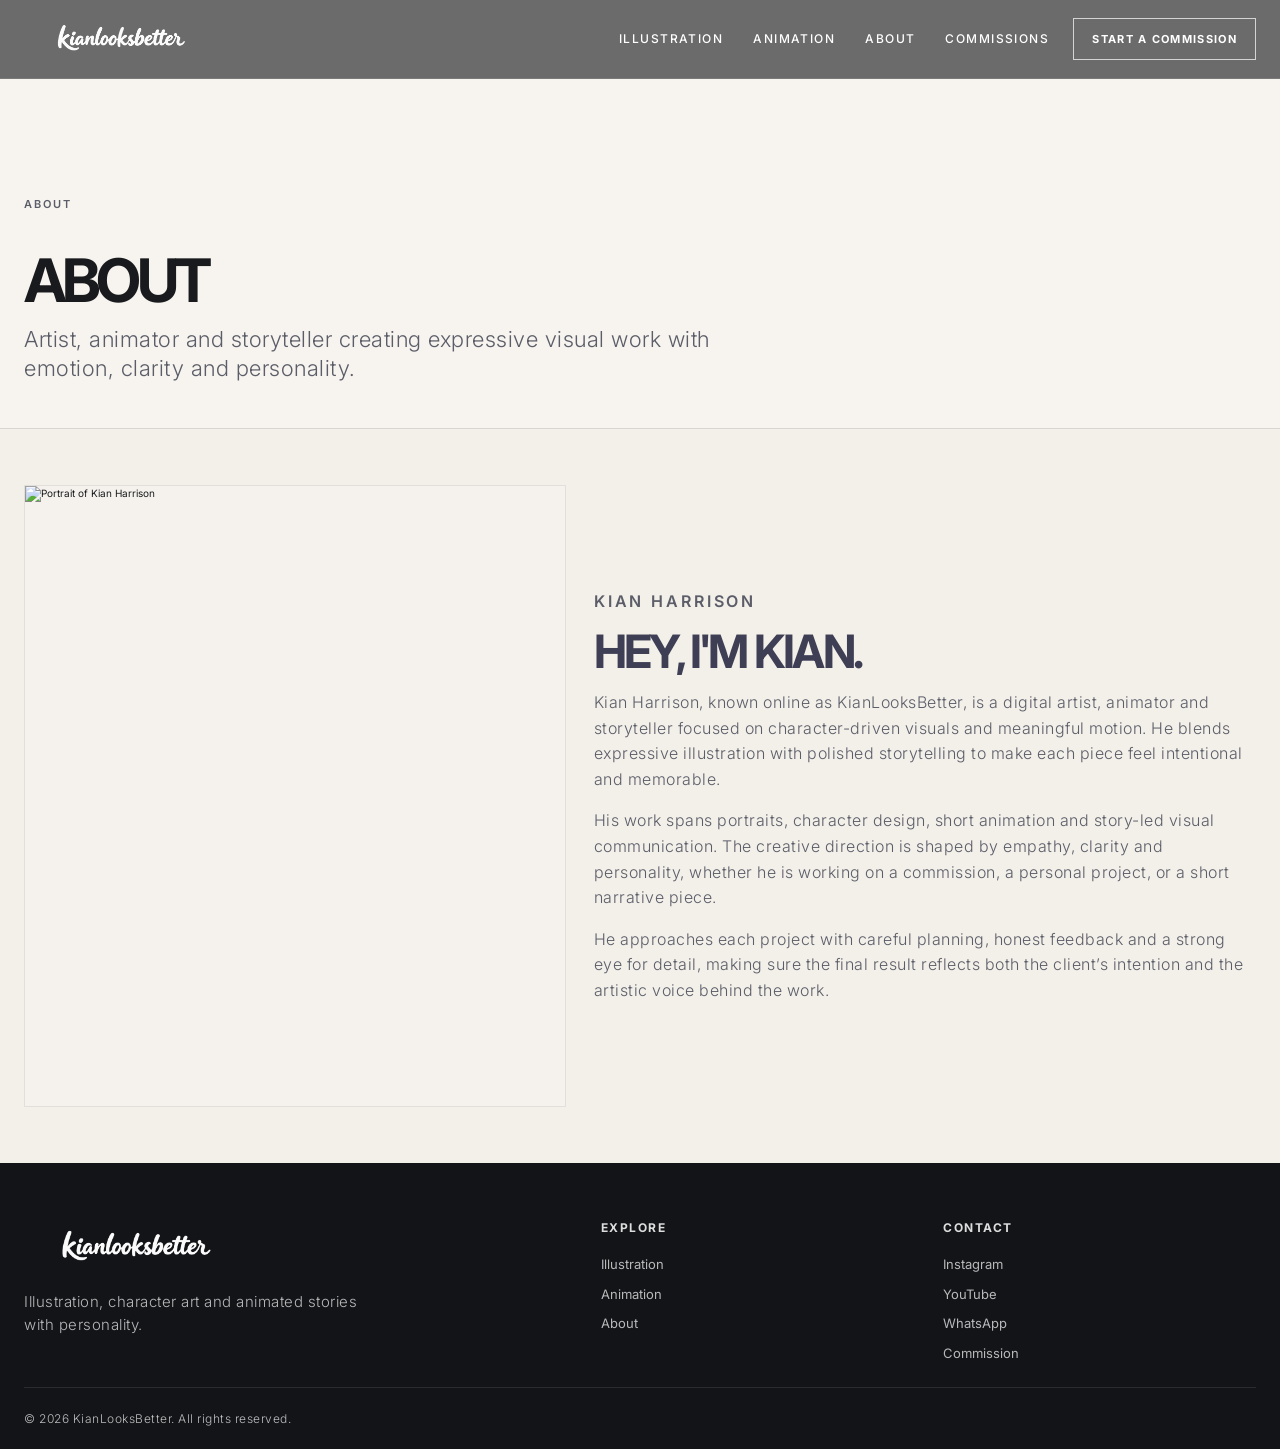
==== about.html @ 4ee54153 "v2.3" ====
<!DOCTYPE html>
<html lang="en">
<head>
  <meta charset="UTF-8">
  <meta http-equiv="X-UA-Compatible" content="IE=edge">
  <meta name="viewport" content="width=device-width, initial-scale=1.0">
  <title>About | KianLooksBetter</title>
  <meta name="description" content="Meet Kian Harrison, the artist behind KianLooksBetter, creating illustration and animation with personality and story.">
  <meta name="robots" content="index, follow">
  <link rel="canonical" href="https://kianlooksbetter.netlify.app/about.html">
  <link rel="icon" type="image/svg+xml" href="logo.svg">
  <link rel="preconnect" href="https://fonts.googleapis.com">
  <link rel="preconnect" href="https://fonts.gstatic.com" crossorigin>
  <link rel="stylesheet" href="https://fonts.googleapis.com/css2?family=Inter:wght@400;500;600;700;800;900&family=Instrument+Serif:ital@0;1&display=swap">
  <link rel="stylesheet" href="css/style.css">
</head>
<body class="studio-page inner-page">
  <div class="quick-dm-links">
    <button class="commission-trigger-btn" id="commission-trigger-btn" type="button" aria-haspopup="dialog" aria-controls="commission-status-modal">BOOK</button>
    <a class="about-top-btn" href="about.html" aria-label="About Kian Harrison"><span aria-hidden="true">i</span></a>
    <div class="commission-status-modal" id="commission-status-modal" aria-hidden="true">
      <div class="commission-status-card commission-status-dialog" role="dialog" aria-modal="true" aria-labelledby="commission-status-heading">
        <button class="commission-status-close" id="commission-status-close" type="button" aria-label="Close commission modal">X</button>
        <div class="commission-status-line"><span class="commission-status-dot" aria-hidden="true"></span><p class="commission-status-heading" id="commission-status-heading">Commission Status:</p></div>
        <p class="commission-status-slots">1/3 Slots Filled</p>
        <p class="commission-status-subtext">Currently working on 1 project. 2 slots available for new animations or art.</p>
        <h2 class="commission-status-contact-text">Contact to book commission via</h2>
        <div class="quick-dm-actions">
          <a class="quick-dm-btn quick-dm-btn-whatsapp" href="https://wa.me/237676636111" target="_blank" rel="noopener noreferrer"><img src="https://img.icons8.com/ios-filled/50/ffffff/whatsapp--v1.png" alt=""><span class="quick-dm-label">Message on WhatsApp</span></a>
          <a class="quick-dm-btn quick-dm-btn-instagram" href="https://www.instagram.com/direct/t/17841401387039399" target="_blank" rel="noopener noreferrer"><img src="https://img.icons8.com/ios-filled/50/ffffff/instagram-new--v1.png" alt=""><span class="quick-dm-label">DM on Instagram</span></a>
        </div>
      </div>
    </div>
  </div>

  <div class="mobile-menu-shell">
    <button class="mobile-menu-toggle" id="mobile-menu-toggle" type="button" aria-label="Open navigation menu" aria-controls="mobile-menu-panel" aria-expanded="false">
      <span></span><span></span><span></span>
    </button>
    <div class="mobile-menu-backdrop" id="mobile-menu-backdrop" aria-hidden="true"></div>
    <nav class="mobile-menu-panel" id="mobile-menu-panel" aria-label="Mobile navigation">
      <a href="index.html">Home</a>
      <a href="illustration.html">Illustration</a>
      <a href="animation.html">Animation</a>
      <a href="about.html">About</a>
      <a href="commissions.html">Commissions</a>
    </nav>
  </div>

  <header class="site-header">
    <div class="container topbar">
      <a href="index.html" class="brand-mark" aria-label="KianLooksBetter home"><img class="brand-logo" src="logo white.png" alt="KianLooksBetter"></a>
      <nav class="main-nav" aria-label="Main navigation">
        <a href="illustration.html">Illustration</a>
        <a href="animation.html">Animation</a>
        <a href="about.html">About</a>
        <a href="commissions.html">Commissions</a>
      </nav>
      <a class="nav-button" href="commissions.html">START A COMMISSION</a>
    </div>
  </header>

  <main>
    <section class="page-hero section-surface">
      <div class="container page-intro">
        <p class="eyebrow muted">About</p>
        <h1>ABOUT</h1>
        <p>Artist, animator and storyteller creating expressive visual work with emotion, clarity and personality.</p>
      </div>
    </section>

    <section class="container content-block about-layout">
      <div class="about-photo-wrap">
        <img src="img/profile.png" alt="Portrait of Kian Harrison">
      </div>
      <div class="about-story">
        <p class="eyebrow muted">Kian Harrison</p>
        <h2>HEY, I'M KIAN.</h2>
        <p>Kian Harrison, known online as KianLooksBetter, is a digital artist, animator and storyteller focused on character-driven visuals and meaningful motion. He blends expressive illustration with polished storytelling to make each piece feel intentional and memorable.</p>
        <p>His work spans portraits, character design, short animation and story-led visual communication. The creative direction is shaped by empathy, clarity and personality, whether he is working on a commission, a personal project, or a short narrative piece.</p>
        <p>He approaches each project with careful planning, honest feedback and a strong eye for detail, making sure the final result reflects both the client’s intention and the artistic voice behind the work.</p>
      </div>
    </section>
  </main>

  <footer class="site-footer">
    <div class="container footer-inner">
      <div class="footer-brand-block">
        <a href="index.html" class="brand-mark footer-brand" aria-label="KianLooksBetter home"><img class="brand-logo" src="logo white.png" alt="KianLooksBetter"></a>
        <p>Illustration, character art and animated stories with personality.</p>
      </div>
      <div class="footer-links">
        <h3>Explore</h3>
        <a href="illustration.html">Illustration</a>
        <a href="animation.html">Animation</a>
        <a href="about.html">About</a>
      </div>
      <div class="footer-links">
        <h3>Contact</h3>
        <a href="https://www.instagram.com/kianlooksbetter.art" target="_blank" rel="noopener noreferrer">Instagram</a>
        <a href="https://www.youtube.com/@kianlooksbetter" target="_blank" rel="noopener noreferrer">YouTube</a>
        <a href="https://wa.me/237676636111" target="_blank" rel="noopener noreferrer">WhatsApp</a>
        <a href="commissions.html">Commission</a>
      </div>
    </div>
    <div class="container footer-bottom"><p>© 2026 KianLooksBetter. All rights reserved.</p></div>
  </footer>

  <script src="app.js"></script>
  <script src="site-navigation.js"></script>
</body>
</html>
---- css/style.css ----
@import 'https://fonts.googleapis.com/css?family=Montserrat:300, 400, 700&display=swap';
* {
  padding: 0;
  margin: 0;
  box-sizing: border-box;
}

html {
  font-size: 10px;
  font-family: 'Montserrat', sans-serif;
  scroll-behavior: smooth;
}

body {
  overflow-x: hidden;
}

/* Scroll reveal system */
.reveal-ready {
  opacity: 0;
  transform: translate3d(0, 34px, 0) rotate(-1.4deg) scale(0.985);
  filter: blur(6px);
  transition:
    opacity 780ms cubic-bezier(0.22, 1, 0.36, 1),
    transform 780ms cubic-bezier(0.22, 1, 0.36, 1),
    filter 780ms cubic-bezier(0.22, 1, 0.36, 1);
  transition-delay: var(--reveal-delay, 0ms);
  will-change: opacity, transform, filter;
}

.reveal-ready.revealed {
  opacity: 1;
  transform: translate3d(0, 0, 0) rotate(0deg) scale(1);
  filter: blur(0);
}

:root {
  --bg: #f3efe9;
  --bg-strong: #13151a;
  --panel: #efe8df;
  --ink: #191a1d;
  --muted: #5b5d68;
  --line: rgba(25, 26, 29, 0.14);
  --accent: #b9ac8b;
  --accent-deep: #918267;
  --shadow: rgba(0, 0, 0, 0.12);
}

a {
  text-decoration: none;
}

body.studio-page {
  background: var(--bg);
  color: var(--ink);
  font-family: 'Inter', sans-serif;
  line-height: 1.5;
  overflow-x: hidden;
}

img,
video {
  display: block;
  max-width: 100%;
}

.site-header {
  position: sticky;
  top: 0;
  z-index: 100;
  background: rgba(243, 239, 233, 0.76);
  backdrop-filter: blur(14px);
  border-bottom: 1px solid var(--line);
}

.topbar {
  width: min(1280px, calc(100% - 48px));
  min-height: 78px;
  margin: 0 auto;
  display: flex;
  align-items: center;
  justify-content: space-between;
  gap: 24px;
}

.brand-mark {
  color: var(--ink);
  font-size: 2rem;
  font-weight: 700;
  letter-spacing: -0.08em;
  text-transform: none;
}

.main-nav {
  display: flex;
  align-items: center;
  justify-content: center;
  gap: 30px;
  margin-left: auto;
}

.main-nav a {
  color: var(--ink);
  font-size: 1.2rem;
  font-weight: 500;
  letter-spacing: 0.12em;
  text-transform: uppercase;
  transition: opacity 0.2s ease;
}

.main-nav a:hover,
.main-nav a:focus-visible {
  opacity: 0.7;
}

.nav-button,
.button {
  display: inline-flex;
  align-items: center;
  justify-content: center;
  border: 1px solid var(--ink);
  transition: transform 0.22s ease, background-color 0.22s ease, border-color 0.22s ease, color 0.22s ease;
}

.nav-button {
  padding: 12px 18px;
  font-size: 1.1rem;
  font-weight: 700;
  letter-spacing: 0.12em;
  color: var(--ink);
  background: transparent;
}

.button {
  min-height: 52px;
  padding: 13px 24px;
  font-size: 1.2rem;
  font-weight: 700;
  letter-spacing: 0.15em;
  text-transform: uppercase;
}

.primary {
  background: var(--ink);
  color: #fff;
  border-color: var(--ink);
}

.secondary {
  background: transparent;
  color: var(--ink);
}

.nav-button:hover,
.button:hover,
.nav-button:focus-visible,
.button:focus-visible {
  transform: translateY(-1px);
}

.hero-section {
  position: relative;
  overflow: hidden;
  border-bottom: 1px solid var(--line);
  background: linear-gradient(135deg, rgba(9, 10, 12, 0.88), rgba(22, 24, 31, 0.66));
}

.page-hero {
  padding: 84px 0 34px;
  border-bottom: 1px solid var(--line);
}

.page-intro {
  display: grid;
  gap: 18px;
  padding: 30px 0 12px;
}

.page-intro h1 {
  margin: 0;
  color: var(--ink);
  font-size: clamp(3rem, 6vw, 6rem);
  line-height: 0.9;
  letter-spacing: -0.08em;
  text-transform: uppercase;
}

.page-intro p:last-of-type {
  max-width: 760px;
  margin: 0;
  color: var(--muted);
  font-size: clamp(1.5rem, 2vw, 2.2rem);
  line-height: 1.3;
}

.about-layout {
  display: grid;
  grid-template-columns: minmax(0, 0.9fr) minmax(0, 1.1fr);
  gap: 28px;
  align-items: center;
}

.about-photo-wrap {
  overflow: hidden;
  border: 1px solid rgba(0, 0, 0, 0.08);
  background: rgba(255, 255, 255, 0.18);
}

.about-photo-wrap img {
  display: block;
  width: 100%;
  height: min(72vh, 620px);
  object-fit: cover;
}

.about-story {
  display: grid;
  gap: 16px;
}

.about-story h2 {
  margin: 0;
  font-size: clamp(2.6rem, 4vw, 4.6rem);
  line-height: 0.95;
  letter-spacing: -0.06em;
  text-transform: uppercase;
}

.about-story p {
  margin: 0;
  color: var(--muted);
  font-size: 1.6rem;
  line-height: 1.6;
}

.nav-grid,
.nav-grid2,
.feed-grid {
  display: none !important;
  position: static !important;
  margin: 0 !important;
  left: auto !important;
  right: auto !important;
  top: auto !important;
  bottom: auto !important;
  width: auto !important;
}

.muted {
  color: var(--muted) !important;
}

.section-surface {
  background: rgba(255, 255, 255, 0.28);
}

.content-block {
  padding-top: 56px;
  padding-bottom: 56px;
}

.compact-header {
  margin-bottom: 26px;
}

.compact-header h2 {
  margin: 0;
  font-size: clamp(2.2rem, 3vw, 3.5rem);
  line-height: 1;
  letter-spacing: -0.06em;
  text-transform: uppercase;
}

.page-filters {
  display: flex;
  flex-wrap: wrap;
  gap: 12px;
  margin-bottom: 24px;
}

.filter-chip {
  border: 1px solid rgba(0, 0, 0, 0.15);
  background: transparent;
  color: var(--ink);
  padding: 10px 16px;
  font-size: 1.1rem;
  font-weight: 700;
  letter-spacing: 0.12em;
  text-transform: uppercase;
  cursor: pointer;
}

.filter-chip.active {
  background: var(--ink);
  color: white;
  border-color: var(--ink);
}

.portfolio-grid {
  display: grid;
  grid-template-columns: repeat(12, minmax(0, 1fr));
  gap: 18px;
}

.portfolio-item {
  position: relative;
  overflow: hidden;
  min-height: 320px;
  grid-column: span 4;
  border: 1px solid rgba(0, 0, 0, 0.08);
  background: #d9d3cb;
}

.portfolio-item.large {
  grid-column: span 6;
  min-height: 420px;
}

.portfolio-item img {
  width: 100%;
  height: 100%;
  object-fit: cover;
}

.portfolio-copy {
  position: absolute;
  left: 0;
  right: 0;
  bottom: 0;
  padding: 18px 18px 16px;
  background: linear-gradient(to top, rgba(0, 0, 0, 0.7), rgba(0, 0, 0, 0));
  color: white;
}

.portfolio-copy span {
  display: block;
  font-size: 1rem;
  letter-spacing: 0.12em;
  text-transform: uppercase;
  color: rgba(255, 255, 255, 0.8);
}

.portfolio-copy h3 {
  margin: 8px 0 0;
  font-size: clamp(1.8rem, 2vw, 2.8rem);
  line-height: 1.05;
  letter-spacing: -0.05em;
}

.pricing-grid {
  display: grid;
  grid-template-columns: repeat(4, minmax(0, 1fr));
  gap: 18px;
}

.price-block {
  padding: 22px 20px;
  background: rgba(255, 255, 255, 0.34);
  border: 1px solid rgba(0, 0, 0, 0.08);
}

.price-block span {
  display: inline-block;
  margin-bottom: 10px;
  font-size: 1.1rem;
  letter-spacing: 0.12em;
  text-transform: uppercase;
  color: var(--muted);
}

.price-block strong {
  display: block;
  margin-bottom: 12px;
  font-size: clamp(2.4rem, 4vw, 4rem);
  line-height: 1;
  letter-spacing: -0.08em;
}

.price-block p {
  margin: 0;
  color: var(--muted);
  font-size: 1.5rem;
  line-height: 1.5;
}

.process-steps {
  display: grid;
  grid-template-columns: repeat(4, minmax(0, 1fr));
  gap: 18px;
}

.process-step {
  padding: 22px 18px;
  background: rgba(255, 255, 255, 0.34);
  border: 1px solid rgba(0, 0, 0, 0.08);
}

.process-step span {
  display: inline-block;
  margin-bottom: 12px;
  font-size: 1.1rem;
  font-weight: 700;
  letter-spacing: 0.16em;
  color: var(--muted);
}

.process-step h3 {
  margin: 0 0 8px;
  font-size: 2rem;
  letter-spacing: -0.05em;
}

.process-step p {
  margin: 0;
  color: var(--muted);
  font-size: 1.5rem;
}

.commission-callout {
  text-align: center;
}

.commission-callout h2 {
  margin: 0 0 18px;
  font-size: clamp(2.2rem, 4vw, 4rem);
  letter-spacing: -0.06em;
  text-transform: uppercase;
}

.feature-video-wrap {
  border: 1px solid rgba(0, 0, 0, 0.08);
  background: #d9d3cb;
  overflow: hidden;
  min-height: 420px;
}

.feature-video {
  width: 100%;
  height: min(72vh, 620px);
  object-fit: cover;
}

.service-list-grid {
  display: grid;
  grid-template-columns: repeat(4, minmax(0, 1fr));
  gap: 18px;
}

.service-list-card {
  display: flex;
  align-items: center;
  justify-content: center;
  min-height: 180px;
  padding: 18px;
  background: rgba(255, 255, 255, 0.34);
  border: 1px solid rgba(0, 0, 0, 0.08);
  text-align: center;
}

.service-list-card h3 {
  margin: 0;
  font-size: 2rem;
  letter-spacing: -0.05em;
  text-transform: uppercase;
}

.quote-panel {
  display: grid;
  gap: 18px;
  padding: 24px 22px;
  background: rgba(255, 255, 255, 0.34);
  border: 1px solid rgba(0, 0, 0, 0.08);
}

.quote-panel p {
  margin: 0;
  color: var(--muted);
  font-size: 1.6rem;
  line-height: 1.5;
}

.commissions-grid {
  grid-template-columns: repeat(2, minmax(0, 1fr));
}

.commission-form-panel {
  display: grid;
  grid-template-columns: 0.7fr 1.3fr;
  gap: 26px;
  padding: 26px;
  background: rgba(255, 255, 255, 0.34);
  border: 1px solid rgba(0, 0, 0, 0.08);
}

.form-intro h2 {
  margin: 0 0 12px;
  font-size: clamp(2.2rem, 4vw, 3.5rem);
  letter-spacing: -0.06em;
  text-transform: uppercase;
}

.form-intro p:last-child {
  margin: 0;
  color: var(--muted);
  font-size: 1.5rem;
  line-height: 1.5;
}

.commission-form {
  display: grid;
  gap: 18px;
}

.field-grid {
  display: grid;
  grid-template-columns: repeat(2, minmax(0, 1fr));
  gap: 16px;
}

.commission-form label {
  display: grid;
  gap: 8px;
  font-size: 1.2rem;
  font-weight: 600;
  color: var(--ink);
}

.commission-form label span {
  color: var(--ink);
}

.commission-form input,
.commission-form select,
.commission-form textarea {
  width: 100%;
  border: 1px solid rgba(0, 0, 0, 0.18);
  background: rgba(255, 255, 255, 0.7);
  color: var(--ink);
  font: inherit;
  padding: 12px 14px;
}

.full-width {
  grid-column: 1 / -1;
}

.terms-list {
  display: grid;
  gap: 12px;
  padding-left: 20px;
  color: var(--muted);
  font-size: 1.5rem;
  line-height: 1.6;
}

.terms-list li {
  color: var(--muted);
}

.small-steps {
  grid-template-columns: repeat(3, minmax(0, 1fr));
}

@media (max-width: 980px) {
  .portfolio-grid,
  .process-steps,
  .service-list-grid,
  .pricing-grid,
  .commission-form-panel,
  .field-grid,
  .commissions-grid,
  .small-steps {
    grid-template-columns: 1fr 1fr;
  }

  .portfolio-item.large,
  .portfolio-item {
    grid-column: span 1;
  }

  .commission-form-panel {
    grid-template-columns: 1fr;
  }

  .page-hero {
    padding-top: 70px;
  }
}

@media (max-width: 640px) {
  .portfolio-grid,
  .process-steps,
  .service-list-grid,
  .pricing-grid,
  .field-grid,
  .commissions-grid,
  .small-steps {
    grid-template-columns: 1fr;
  }

  .page-intro {
    padding-top: 14px;
  }

  .filter-chip {
    width: 100%;
  }

  .page-filters {
    flex-direction: column;
  }

  .portfolio-item,
  .portfolio-item.large {
    min-height: 280px;
  }
}
.hero-grid {
  width: min(1280px, calc(100% - 48px));
  min-height: calc(100vh - 78px);
  margin: 0 auto;
  display: grid;
  grid-template-columns: minmax(0, 1.1fr) minmax(0, 1.2fr);
  gap: 32px;
  align-items: center;
  justify-content: center;
}

.hero-copy {
  position: relative;
  z-index: 2;
  padding: 40px 0;
}

.eyebrow {
  margin: 0 0 18px;
  color: rgba(255, 255, 255, 0.74);
  font-size: 1.1rem;
  font-weight: 600;
  letter-spacing: 0.18em;
  text-transform: uppercase;
}

.hero-section .eyebrow,
.hero-section .hero-copy,
.hero-section h1,
.hero-section .hero-sub,
.hero-section .hero-actions {
  color: white;
}

.hero-copy h1 {
  margin: 0;
  font-size: clamp(3.6rem, 5vw, 7rem);
  line-height: 0.9;
  letter-spacing: -0.08em;
  font-weight: 800;
  text-transform: uppercase;
}

.hero-sub {
  margin: 22px 0 0;
  max-width: 480px;
  color: rgba(255, 255, 255, 0.8);
  font-size: clamp(1.5rem, 2vw, 2.2rem);
  line-height: 1.3;
}

.hero-actions {
  display: flex;
  flex-wrap: wrap;
  gap: 16px;
  margin-top: 30px;
}

.hero-section .primary,
.hero-section .secondary {
  border-color: rgba(255, 255, 255, 0.3);
}

.hero-section .primary {
  background: rgba(255, 255, 255, 0.08);
  color: white;
}

.hero-section .secondary {
  color: white;
}

.hero-collage {
  position: relative;
  height: min(72vh, 760px);
  min-height: 480px;
}

.hero-clip {
  position: absolute;
  overflow: hidden;
  border: 1px solid rgba(255, 255, 255, 0.15);
  background: rgba(255, 255, 255, 0.04);
  box-shadow: 0 18px 40px rgba(0, 0, 0, 0.24);
}

.hero-clip figcaption {
  position: absolute;
  left: 12px;
  bottom: 12px;
  font-size: 1.1rem;
  letter-spacing: 0.08em;
  text-transform: uppercase;
  color: rgba(255, 255, 255, 0.88);
  padding: 6px 10px;
  background: rgba(0, 0, 0, 0.22);
  backdrop-filter: blur(6px);
}

.hero-video,
.category-video {
  width: 100%;
  height: 100%;
  object-fit: cover;
}

.video-fallback {
  position: absolute;
  inset: 0;
  background:
    linear-gradient(135deg, rgba(176, 155, 120, 0.3), rgba(17, 20, 26, 0.82)),
    url('../art/3.png') center/cover no-repeat;
  display: none;
}

.hero-clip.video-missing .video-fallback,
.category-media.video-missing .video-fallback {
  display: block;
}

.hero-clip.video-missing video,
.category-media.video-missing video {
  opacity: 0;
}

.clip-one { width: 28%; height: 72%; left: 0; top: 6%; }
.clip-two { width: 30%; height: 56%; left: 20%; top: 14%; }
.clip-three { width: 28%; height: 80%; left: 43%; top: 2%; }
.clip-four { width: 26%; height: 48%; left: 68%; top: 22%; }
.clip-five { width: 20%; height: 34%; left: 73%; top: 62%; }

.container {
  width: min(1280px, calc(100% - 48px));
  margin: 0 auto;
}

.statement {
  padding: 70px 0 26px;
  text-align: center;
}

.statement-kicker {
  margin: 0;
  color: var(--ink);
  font-size: 1.15rem;
  letter-spacing: 0.22em;
  text-transform: uppercase;
  font-weight: 600;
}

.statement-copy {
  max-width: 700px;
  margin: 16px auto 0;
  color: var(--muted);
  font-size: clamp(1.7rem, 3vw, 2.8rem);
  line-height: 1.18;
  letter-spacing: -0.04em;
}

.selected-work,
.services-overview,
.featured-project,
.about-section,
.testimonials,
.commission-banner {
  padding-top: 56px;
  padding-bottom: 56px;
}

.section-header {
  display: flex;
  align-items: end;
  justify-content: space-between;
  gap: 16px;
  margin-bottom: 26px;
}

.section-header .eyebrow {
  color: var(--muted);
  font-size: 1rem;
  letter-spacing: 0.16em;
  margin: 0;
}

.section-header h2,
.featured-project h2,
.about-section h2,
.testimonials h2,
.commission-copy h2 {
  margin: 0;
  color: var(--ink);
  font-size: clamp(2.2rem, 3vw, 4rem);
  letter-spacing: -0.06em;
  line-height: 0.95;
}

.section-header a,
.feature-copy a,
.category-copy a,
.about-copy a {
  color: var(--ink);
  font-size: 1.2rem;
  font-weight: 700;
  letter-spacing: 0.1em;
  text-transform: uppercase;
  border-bottom: 1px solid var(--ink);
}

.work-grid {
  display: grid;
  grid-template-columns: repeat(12, minmax(0, 1fr));
  gap: 18px;
}

.work-item {
  position: relative;
  overflow: hidden;
  min-height: 280px;
  border: 1px solid rgba(0, 0, 0, 0.06);
  background: #ddd6ce;
}

.work-item img {
  width: 100%;
  height: 100%;
  object-fit: cover;
  transition: transform 0.35s ease;
}

.work-item:hover img {
  transform: scale(1.03);
}

.work-item.tall {
  grid-column: span 4;
  grid-row: span 2;
  min-height: 520px;
}

.work-item.wide {
  grid-column: span 8;
  min-height: 360px;
}

.work-item:not(.tall):not(.wide) {
  grid-column: span 4;
  min-height: 300px;
}

.work-meta {
  position: absolute;
  left: 0;
  right: 0;
  bottom: 0;
  padding: 18px 18px 16px;
  background: linear-gradient(to top, rgba(0, 0, 0, 0.64), rgba(0, 0, 0, 0));
  color: white;
}

.work-meta span {
  display: block;
  font-size: 1.1rem;
  letter-spacing: 0.12em;
  text-transform: uppercase;
  color: rgba(255, 255, 255, 0.8);
}

.work-meta h3 {
  margin: 8px 0 0;
  font-size: clamp(1.8rem, 2vw, 2.8rem);
  line-height: 1;
  letter-spacing: -0.05em;
}

.category-block {
  display: grid;
  grid-template-columns: 1fr 1.1fr;
  gap: 28px;
  align-items: center;
  padding: 24px 0;
}

.category-block + .category-block {
  margin-top: 20px;
}

.category-copy {
  padding: 24px 0;
}

.category-copy h2 {
  margin: 0 0 14px;
  font-size: clamp(2.8rem, 4vw, 5rem);
  line-height: 0.95;
  letter-spacing: -0.08em;
  text-transform: uppercase;
}

.category-copy p {
  margin: 0 0 18px;
  color: var(--muted);
  font-size: 1.7rem;
  line-height: 1.45;
  max-width: 520px;
}

.category-media {
  position: relative;
  min-height: 420px;
  overflow: hidden;
  border: 1px solid rgba(0, 0, 0, 0.06);
  background: rgba(255, 255, 255, 0.12);
}

.category-media img,
.category-media video {
  width: 100%;
  height: 100%;
  object-fit: cover;
}

.illustration-block .category-media {
  transform: translate(-14px, -18px);
}

.animation-block .category-media {
  transform: translate(14px, 18px);
}

.feature-frame {
  display: grid;
  grid-template-columns: minmax(0, 1.35fr) minmax(0, 0.85fr);
  gap: 26px;
  align-items: center;
  margin-top: 22px;
  padding: 20px 0 0;
}

.feature-media {
  overflow: hidden;
  border: 1px solid rgba(0, 0, 0, 0.06);
  background: #d5d0c8;
}

.feature-media img {
  width: 100%;
  height: min(68vh, 520px);
  object-fit: cover;
}

.project-tag {
  margin: 0 0 10px;
  color: var(--muted);
  font-size: 1.2rem;
  letter-spacing: 0.14em;
  text-transform: uppercase;
}

.feature-copy h3 {
  margin: 0 0 14px;
  color: var(--ink);
  font-size: clamp(2.2rem, 3vw, 4rem);
  letter-spacing: -0.06em;
}

.feature-copy p {
  margin: 0 0 18px;
  color: var(--muted);
  font-size: 1.7rem;
  line-height: 1.45;
}

.about-section {
  display: grid;
  grid-template-columns: 0.9fr 1.1fr;
  gap: 36px;
  align-items: center;
}

.about-media {
  overflow: hidden;
  border: 1px solid rgba(0, 0, 0, 0.06);
}

.about-media img {
  width: 100%;
  height: min(72vh, 620px);
  object-fit: cover;
}

.about-copy {
  padding: 8px 0;
}

.about-copy .eyebrow {
  color: var(--muted);
  margin-bottom: 14px;
}

.about-copy h2 {
  margin: 0 0 12px;
  color: var(--ink);
  font-size: clamp(2.6rem, 4vw, 5rem);
  letter-spacing: -0.08em;
}

.about-copy p {
  margin: 0 0 16px;
  color: var(--muted);
  font-size: 1.7rem;
  line-height: 1.5;
}

.testimonials h2 {
  margin-bottom: 20px;
}

.testimonials-grid {
  display: grid;
  grid-template-columns: repeat(3, minmax(0, 1fr));
  gap: 22px;
}

.testimonial {
  display: flex;
  flex-direction: column;
  justify-content: space-between;
  min-height: 240px;
  padding: 24px 22px;
  background: rgba(255, 255, 255, 0.32);
  border: 1px solid rgba(0, 0, 0, 0.06);
}

.quote {
  margin: 0;
  color: var(--ink);
  font-size: 1.55rem;
  line-height: 1.7;
}

.person {
  margin-top: 22px;
  display: flex;
  flex-direction: column;
  gap: 4px;
}

.person strong {
  font-size: 1.4rem;
  color: var(--ink);
}

.person span {
  font-size: 1.2rem;
  color: var(--muted);
}

.commission-banner {
  background: #e8e0d4;
  border-top: 1px solid var(--line);
  border-bottom: 1px solid var(--line);
}

.commission-banner .container {
  width: min(1280px, calc(100% - 48px));
}

.commission-copy {
  max-width: 720px;
}

.commission-copy .eyebrow {
  color: var(--muted);
}

.commission-copy p {
  margin: 12px 0 0;
  color: var(--muted);
  font-size: 1.7rem;
  line-height: 1.5;
}

.commission-grid {
  display: grid;
  grid-template-columns: repeat(2, minmax(0, 1fr));
  gap: 20px;
  margin-top: 24px;
}

.commission-grid > div {
  display: flex;
  flex-direction: column;
  gap: 8px;
  padding: 18px 20px;
  background: rgba(255, 255, 255, 0.18);
  border: 1px solid rgba(0, 0, 0, 0.08);
}

.service-pill {
  display: inline-flex;
  align-items: center;
  justify-content: center;
  width: fit-content;
  padding: 8px 12px;
  color: var(--ink);
  border: 1px solid rgba(0, 0, 0, 0.18);
  font-size: 1.1rem;
  letter-spacing: 0.12em;
  text-transform: uppercase;
}

.commission-grid p {
  margin: 0;
  font-size: 2.4rem;
  color: var(--ink);
  letter-spacing: -0.05em;
}

.commission-actions {
  display: flex;
  flex-wrap: wrap;
  gap: 16px;
  margin-top: 26px;
}

.site-footer {
  background: #121417;
  color: rgba(255, 255, 255, 0.7);
  padding: 56px 0 18px;
}

.footer-inner {
  width: min(1280px, calc(100% - 48px));
  margin: 0 auto;
  display: grid;
  grid-template-columns: 1.4fr 0.8fr 0.8fr;
  gap: 30px;
}

.footer-brand {
  color: white;
  font-size: 2.8rem;
  letter-spacing: -0.08em;
}

.footer-brand-block p {
  margin-top: 12px;
  max-width: 360px;
  color: rgba(255, 255, 255, 0.7);
  font-size: 1.5rem;
  line-height: 1.5;
}

.footer-links {
  display: flex;
  flex-direction: column;
  gap: 10px;
}

.footer-links h3 {
  margin: 0 0 8px;
  color: rgba(255, 255, 255, 0.86);
  font-size: 1.2rem;
  letter-spacing: 0.12em;
  text-transform: uppercase;
}

.footer-links a {
  color: rgba(255, 255, 255, 0.7);
  font-size: 1.3rem;
}

.footer-bottom {
  width: min(1280px, calc(100% - 48px));
  margin: 24px auto 0;
  padding-top: 18px;
  border-top: 1px solid rgba(255, 255, 255, 0.1);
}

.footer-bottom p {
  margin: 0;
  color: rgba(255, 255, 255, 0.72);
  font-size: 1.2rem;
}

@media (max-width: 980px) {
  .main-nav,
  .nav-button {
    display: none;
  }

  .hero-grid,
  .category-block,
  .feature-frame,
  .about-section,
  .testimonials-grid,
  .footer-inner {
    grid-template-columns: 1fr;
  }

  .site-header {
    position: sticky;
  }

  .topbar {
    width: min(100% - 20px, 1280px);
    min-height: 66px;
  }

  .brand-mark {
    font-size: 1.8rem;
  }

  .hero-grid {
    min-height: auto;
    padding: 90px 0 30px;
  }

  .hero-copy {
    padding-top: 26px;
  }

  .hero-copy h1 {
    font-size: clamp(3rem, 12vw, 5rem);
  }

  .hero-collage {
    height: 480px;
    min-height: 420px;
  }

  .clip-one { width: 35%; height: 61%; left: 0; top: 10%; }
  .clip-two { width: 36%; height: 52%; left: 24%; top: 18%; }
  .clip-three { width: 32%; height: 70%; left: 50%; top: 2%; }
  .clip-four { width: 30%; height: 45%; left: 66%; top: 28%; }
  .clip-five { width: 22%; height: 28%; left: 70%; top: 68%; }

  .section-header {
    align-items: flex-start;
    flex-direction: column;
  }

  .category-block {
    gap: 8px;
  }

  .illustration-block .category-media,
  .animation-block .category-media {
    transform: none;
  }

  .feature-media img {
    height: 340px;
  }

  .commission-banner {
    padding-top: 42px;
    padding-bottom: 42px;
  }

  .footer-inner {
    gap: 20px;
  }
}

@media (max-width: 640px) {
  .container,
  .topbar,
  .hero-grid,
  .footer-inner,
  .footer-bottom {
    width: min(100% - 22px, 1280px);
  }

  .quick-dm-links {
    top: 10px;
    right: 8px;
  }

  .hero-copy h1 {
    font-size: clamp(2.8rem, 13vw, 4.2rem);
  }

  .button,
  .nav-button {
    width: 100%;
    justify-content: center;
  }

  .hero-actions,
  .commission-actions {
    flex-direction: column;
  }

  .hero-collage {
    height: 360px;
    min-height: 300px;
  }

  .clip-one { width: 38%; height: 60%; left: 3%; top: 12%; }
  .clip-two { width: 40%; height: 50%; left: 26%; top: 16%; }
  .clip-three { width: 36%; height: 68%; left: 58%; top: 2%; }
  .clip-four { width: 32%; height: 42%; left: 64%; top: 42%; }
  .clip-five { display: none; }

  .work-grid {
    grid-template-columns: 1fr;
  }

  .work-item,
  .work-item.tall,
  .work-item.wide,
  .work-item:not(.tall):not(.wide) {
    grid-column: auto;
    min-height: 280px;
  }

  .work-item.tall {
    min-height: 360px;
  }

  .about-copy p,
  .category-copy p,
  .feature-copy p,
  .commission-copy p,
  .statement-copy {
    font-size: 1.45rem;
  }

  .commentary {
    display: none;
  }
}
.container div div a img{
  width: 35px;
  height: 35px;
  padding: 5px;
}
img {
  height: 100%;
  width: 100%;
  object-fit: cover;
}
p {
  color: black;
  font-size: 1.4rem;
  margin-top: 5px;
  line-height: 2.5rem;
  font-weight: 300;
  letter-spacing: 0.05rem;
}
.section-title {
  font-size: 4rem;
  font-weight: 300;
  color: black;
  margin-bottom: 10px;
  text-transform: uppercase;
  letter-spacing: 0.2rem;
  text-align: center;
}
.section-title span {
  color: rgb(158, 158, 207);;
}

.contain{
    max-width: 1224px;
    width: 90%;
    margin: auto;
    padding: 40px 0;
}

.photo-gallery2{
    display: grid;
    grid-template-columns: 1fr 1fr 1fr 1fr;
    column-gap: 8px;
    row-gap: 30px;
}

.photo-gallery{
  display: grid;
  grid-template-columns: 1fr 1fr 1fr;
}

.photo-gallery > div{
  height: clamp(250px, 35vw, 400px);
  overflow: hidden;
}

.white-paint{
  width: 100%;
  height: auto;
  margin-top: -220px; /* Pulls the image up by 100px */
  position: relative; /* Ensures it sits on top of the previous element */
  z-index: 10;
}

.card{
    position: relative;
}

.card p{
  position: absolute;
  bottom: 10px;
  padding-left: 5px;
  color: white;
  background-color: #94949449;
  transition: 0.25s ease;
  border-top-right-radius: 50px;
  border-bottom-right-radius: 50px;
}

.column{
    display: flex;
    flex-direction: column;
    gap: 20px;
}

.photo-gallery2 div img{
  width: 100%;
  height: 100%;
  object-fit: cover;
  transition: 0.5s ease;
  border-radius: 10px;
}

.photo-gallery2 div img:hover{
  width: 100%;
  height: 100%;
  box-shadow: 10px 10px 24px rgba(0,0,0,0.5);
  opacity: 0.95;
  cursor: default;
  border-radius: 0px;
}

.card:hover p{
  border-top-right-radius: 0px;
  border-bottom-right-radius: 0px;
}

.photo-gallery div img{
    width: 100%;
    height: 100%;
    object-fit: cover;
    transition: 0.5s ease;
}

.photo-gallery div img:hover{
    width: 100%;
    height: 100%;
    box-shadow: 10px 10px 24px rgba(0,0,0,0.5);
    opacity: 0.95;
    cursor: default;
}

.feed-grid{
  margin-left: 90px;
}
.nav-grid{
    top: 22%;
    left: 0;
    right: 0;
    bottom: 34%;
    position: fixed;
    display: flex;
    flex-direction: column;
    align-items: center;
    width: 90px;
    z-index: 100;
    margin-left: 4px;
    justify-content: center;
    row-gap: 20px;
}
.nav-grid2{
  display: none;
  transition: transform 0.28s ease, opacity 0.28s ease;
}
.nav-options2 img{
  filter: brightness(0) invert(1);
}
.nav-options2 p{
  color: white;
}
.nav-options{
  position: relative;
  background-color:#00000030;
  backdrop-filter: blur(8px);
  padding: 16px;
  border-radius: 50px;
  transition: 0.25s;
}

.nav-options img{
  width: 24px;
  height: 24px;
  filter: brightness(0) invert(1);
}

.nav-options p{
  position: absolute;
  top: 2%;
  left: 40px;
  padding: 8px 12px;
  display: none;
  color: white;
  transition: 0.25s;
}
.nav-options:hover{
  transform: translateX(46px);
  padding-right: 120px;
  background-color: #00000040;
}
.nav-options:hover p{
  display: block;
  border-top-right-radius: 50px;
  border-bottom-right-radius: 50px;
}

@media(max-width: 768px){
  .photo-gallery{
    grid-template-columns: 1fr;
  }
}

.button{
    width: 172px;
    height: 52px;
    font-size: 15px;
    color: white;
    background-color: #33333386;
    border:none;
    border-radius: 50px;
    transition: 0.25s;
    backdrop-filter: blur(4px);
    box-shadow: 2px 5px 15px rgba(0,0,0,0.2); 
}

.button:hover{
    cursor: pointer;
    background-color: #33333360;
}
.button:active{
  background-color: #33333327;
}

.btn{
    margin-top: 1rem;
    display: inline-block;
    background:var(--black);
    color:#fff;
    border-radius: .5rem;
    padding:.9rem 3rem;
    cursor: pointer;
    font-size: 1.7rem;
}

.btn:hover{
    background:var(--orange);
}
.cta {
  display: inline-block;
  padding: 10px 30px;
  color: white;
  background-color: transparent;
  border: 2px solid rgb(158, 158, 207);
  font-size: 2rem;
  text-transform: uppercase;
  letter-spacing: 0.1rem;
  margin-top: 30px;
  transition: 0.3s ease;
  transition-property: background-color, color;
  border-radius: 18px;
}
.cta:hover {
  color: white;
  background-color: rgb(158, 158, 207);
}
.brand h1 {
  font-size: 3rem;
  text-transform: uppercase;
  color: white;
}
.brand h1 span {
  color: rgb(158, 158, 207);
}

/* Header section */
#header .header {
  min-height: 8vh;
  background-color: rgba(31, 30, 30, 0.24);
  transition: 0.3s ease background-color;
}
#header .nav-bar {
  display: flex;
  align-items: center;
  justify-content: space-between;
  width: 100%;
  height: 100%;
  max-width: 1300px;
  padding: 0 10px;
}
#header .nav-list ul {
  list-style: none;
  position: absolute;
  background-color: gray;
  width: 100vw;
  height: 100vh;
  left: 100%;
  top: 0;
  display: flex;
  flex-direction: column;
  justify-content: center;
  align-items: center;
  z-index: 1;
  overflow-x: hidden;
  transition: 0.5s ease left;
}
#header .nav-list ul.active {
  left: 0%;
}
#header .nav-list ul a {
  font-size: 2.5rem;
  font-weight: 500;
  letter-spacing: 0.2rem;
  text-decoration: none;
  color: white;
  padding: 20px;
  display: block;
  transition: 0.3s;
}

#header .nav-list ul li:hover a {
  color: rgb(158, 158, 207);
  transition: 0.2s;
}
#header .hamburger {
  height: 60px;
  width: 60px;
  display: inline-block;
  border: 3px solid white;
  border-radius: 50%;
  position: relative;
  display: flex;
  align-items: center;
  justify-content: center;
  z-index: 100;
  cursor: pointer;
  transform: scale(0.8);
  margin-right: 20px;
}
#header .hamburger:after {
  position: absolute;
  content: '';
  height: 100%;
  width: 100%;
  border-radius: 50%;
  border: 3px solid white;
  animation: hamburger_puls 1s ease infinite;
}
#header .hamburger .bar {
  height: 2px;
  width: 30px;
  position: relative;
  background-color: white;
  z-index: -1;
}
#header .hamburger .bar::after,
#header .hamburger .bar::before {
  content: '';
  position: absolute;
  height: 100%;
  width: 100%;
  left: 0;
  background-color: white;
  transition: 0.3s ease;
  transition-property: top, bottom;
}
#header .hamburger .bar::after {
  top: 8px;
}
#header .hamburger .bar::before {
  bottom: 8px;
}
#header .hamburger.active .bar::before {
  bottom: 0;
}
#header .hamburger.active .bar::after {
  top: 0;
}
/* End Header section */

/* Hero section fades in */
#hero {
  background-image: url(../hero/hero-img.jpg);
  background-size: cover;
  background-position: top center;
  position: relative;
  z-index: 1;

  opacity: 0;
  animation: fadeIn 1.2s ease-out forwards;
}

#hero::after {
  content: '';
  position: absolute;
  left: 0;
  top: 0;
  height: 100%;
  width: 100%;
  background-color: black;
  opacity: 0.5;
  z-index: -1;
}

/* Text + button fade up */
#hero .cta {
  opacity: 0;
  transform: translateY(30px);
  animation: fadeUp 1s ease-out forwards;
}

/* Staggered delays for each element */
#hero .cta { animation-delay: 3.2s; }

/* Keyframes */
@keyframes fadeIn {
  from { opacity: 0; }
  to { opacity: 1; }
}

@keyframes fadeUp {
  from { opacity: 0; transform: translateY(30px); }
  to { opacity: 1; transform: translateY(0); }
}


#hero .hero {
  max-width: 1200px;
  margin: 0 auto;
  padding: 0 50px;
  justify-content: flex-start;
}
#hero h1 {
  display: block;
  width: fit-content;
  font-size: 4rem;
  position: relative;
  color: transparent;
  animation: text_reveal 0.5s ease forwards;
  animation-delay: 1s;
}
#hero h1:nth-child(1) {
  animation-delay: 1s;
}
#hero h1:nth-child(2) {
  animation-delay: 2s;
}
#hero h1:nth-child(3) {
  animation: text_reveal_name 0.5s ease forwards;
  animation-delay: 3s;
}
#hero h1 span {
  position: absolute;
  top: 0;
  left: 0;
  height: 100%;
  width: 0;
  background-color: rgb(158, 158, 207);
  animation: text_reveal_box 1s ease;
  animation-delay: 0.5s;
}
#hero h1:nth-child(1) span {
  animation-delay: 0.5s;
}
#hero h1:nth-child(2) span {
  animation-delay: 1.5s;
}
#hero h1:nth-child(3) span {
  animation-delay: 2.5s;
}

/* End Hero Section */

/* Services Section */
#services .services {
  flex-direction: column;
  text-align: center;
  max-width: 1500px;
  margin: 0 auto;
  padding: 100px 0 0 0;
}
#services .service-top {
  max-width: 500px;
  margin: 0 auto;
}
#services .service-bottom {
  display: flex;
  align-items: stretch;
  justify-content: center;
  flex-wrap: wrap;
  margin-top: 50px;
  gap: 20px;
}
#services .service-card-link {
  flex-basis: 80%;
  margin: 0 5%;
  display: flex;
  color: inherit;
}
#services .service-item {
  display: flex;
  align-items: flex-start;
  justify-content: flex-start;
  flex-direction: column;
  width: 100%;
  min-height: 290px;
  height: 100%;
  padding: 30px;
  border-radius: 10px;
  background-size: cover;
  margin: 0;
  position: relative;
  z-index: 1;
  overflow: hidden;
  transition: transform 0.25s ease, box-shadow 0.25s ease;
}
#services .service-item::after {
  content: '';
  position: absolute;
  left: 0;
  top: 0;
  height: 100%;
  width: 100%;
  opacity: 0.9;
  z-index: -1;
}
#services .service-card-link:hover .service-item,
#services .service-card-link:focus-visible .service-item {
  transform: translateY(-6px);
  box-shadow: 0 18px 32px rgba(0, 0, 0, 0.28);
}
#services .service-card-link:focus-visible {
  outline: none;
}
#services .service-bottom .icon {
  height: 80px;
  width: 80px;
  margin-bottom: 20px;
}
#services .service-price {
  font-size: 1.5rem;
  color: white;
  border: 1px solid rgba(255, 255, 255, 0.45);
  border-radius: 999px;
  padding: 7px 14px;
  background-color: rgba(39, 153, 64, 0.65);
  margin-bottom: 12px;
  backdrop-filter: blur(4px);
}
#services .service-item h2 {
  font-size: 2rem;
  color: white;
  margin-bottom: 10px;
  text-transform: uppercase;
  background-color:#0000004f;
  border-radius: 20px;
  padding: 5px 10px;
  backdrop-filter: blur(4px); 
}
#services .service-item p {
  color: white;
  text-align: left;
  background-color:#0000004f;
  border-radius: 20px;
  padding: 10px;
  backdrop-filter: blur(4px); 
}
#services .service-cta-text {
  margin-top: auto;
  font-size: 1.3rem;
  color: white;
  letter-spacing: 0.04rem;
  text-transform: uppercase;
  border-bottom: 1px solid rgba(255, 255, 255, 0.6);
  padding-bottom: 4px;
}
/* End Services Section */

.slider-wrapper {
  position: relative;
}

.slider-wrapper .image-list {
  display: grid;
  grid-template-columns: repeat(10, 1fr);
  gap: 18px;
  font-size: 0;
  list-style: none;
  margin-bottom: 30px;
  overflow-x: auto;
  scrollbar-width: none;
}


.slider-wrapper .image-list .image-item {
  width: 325px;
  height: 400px;
  object-fit: cover;
}

/* Projects section */
#projects .projects {
  flex-direction: column;
  max-width: 1200px;
  margin: 0 auto;
  padding: 100px 0;
}
#projects .projects-header h1 {
  margin-bottom: 50px;
}
#projects .all-projects {
  display: flex;
  align-items: center;
  justify-content: center;
  flex-direction: column;
}
#projects .project-item {
  display: flex;
  align-items: center;
  justify-content: center;
  flex-direction: column;
  width: 80%;
  margin: 20px auto;
  overflow: hidden;
  border-radius: 10px;
}
#projects .project-info {
  padding: 30px;
  flex-basis: 50%;
  height: 100%;
  display: flex;
  align-items: flex-start;
  justify-content: center;
  flex-direction: column;
  color: white;
}
#projects .project-info h1 {
  font-size: 4rem;
  font-weight: 500;
}
#projects .project-info h2 {
  font-size: 1.8rem;
  font-weight: 500;
  margin-top: 10px;
}
#projects .project-info p {
  color: white;
}
#projects .project-img {
  flex-basis: 50%;
  height: 300px;
  overflow: hidden;
  position: relative;
}
#projects .project-img:after {
  content: '';
  position: absolute;
  left: 0;
  top: 0;
  height: 100%;
  width: 100%;
  opacity: 0.7;
}
#projects .project-img img {
  transition: 0.3s ease transform;
}
#projects .project-item:hover .project-img img {
  transform: scale(1.1);
}
/* End Projects section */

/* About Section */
#about .about {
  flex-direction: column-reverse;
  text-align: center;
  max-width: 1200px;
  margin: 0 auto;
  padding: 100px 20px;
}
#about .col-left {
  width: 250px;
  height: 360px;
}
#about .col-right {
  width: 100%;
}
#about .col-right h2 {
  font-size: 1.8rem;
  font-weight: 500;
  letter-spacing: 0.2rem;
  margin-bottom: 10px;
}
#about .col-right p {
  margin-bottom: 20px;
}
#about .col-right .cta {
  color: black;
  margin-bottom: 50px;
  padding: 10px 20px;
  font-size: 2rem;
}
#about .col-left .about-img {
  height: 100%;
  width: 100%;
  position: relative;
  border: 10px solid white;
}
#about .col-left .about-img::after {
  content: '';
  position: absolute;
  left: -33px;
  top: 19px;
  height: 98%;
  width: 98%;
  border: 7px solid rgb(158, 158, 207);
  z-index: -1;
}
/* End About Section */

/* contact Section */
#contact
 .contact {
  flex-direction: column;
  max-width: 1200px;
  margin: 0 auto;
  width: 90%;
}
#contact .contact-items {
  /* max-width: 400px; */
  width: 100%;
}
#contact .contact-item {
  width: 80%;
  padding: 20px;
  text-align: center;
  border-radius: 10px;
  padding: 30px;
  margin: 30px;
  display: flex;
  justify-content: center;
  align-items: center;
  flex-direction: column;
  box-shadow: 0px 0px 10px 0 #0000002c;
  transition: 0.35s ease box-shadow;
}
#contact .contact-item:hover {
  box-shadow: 0px 0px 30px 0 #0000002c;
}
#contact .icon {
  width: 51px;
  height: 51px;
  flex: 0 0 51px;
  max-width: none;
  margin: 0 auto;
  margin-bottom: 14px;
}
#contact .contact-icon-link {
  display: block;
  opacity: 0.48;
  transition: opacity 0.25s ease, transform 0.25s ease;
}
#contact .contact-icon-link:hover,
#contact .contact-icon-link:focus-visible {
  opacity: 0.72;
  transform: translateY(-2px);
}
#contact .contact-icon-link img {
  display: block;
  width: 100%;
  height: 100%;
  max-width: none;
  object-fit: contain;
}
#contact .contact-info h1 {
  font-size: 2.5rem;
  font-weight: 500;
  margin-bottom: 5px;
}
#contact .contact-info h2 {
  font-size: 1.3rem;
  line-height: 2rem;
  font-weight: 500;
}
/*End contact Section */

/* Reviews Section */
#reviews .reviews {
  width: min(1180px, 92%);
  min-height: auto;
  flex-direction: column;
  align-items: stretch;
  justify-content: flex-start;
  gap: 28px;
  margin: 0 auto;
  padding: 76px 0 48px;
}

#reviews .reviews-top {
  width: 100%;
}

#reviews .reviews-top .section-title {
  display: block;
  width: 100%;
  margin-bottom: 0;
  text-align: center;
}

.reviews-viewport {
  width: 100%;
  overflow: visible;
}

.reviews-grid {
  width: 100%;
  display: grid;
  grid-template-columns: repeat(3, minmax(0, 1fr));
  gap: 20px;
}

.review-card {
  min-height: 188px;
  padding: 24px;
  border-radius: 16px;
  display: flex;
  flex-direction: column;
  justify-content: flex-start;
  background: rgba(255, 255, 255, 0.88);
  box-shadow: 0px 0px 14px 0 #0000002c;
  border: 1px solid rgba(62, 62, 85, 0.13);
  transition: transform 0.25s ease, box-shadow 0.25s ease;
}

.review-card:hover {
  transform: translateY(-3px);
  box-shadow: 0px 0px 30px 0 #0000002c;
}

.review-text {
  margin: 0;
  color: rgb(47, 47, 65);
  font-size: 1.45rem;
  line-height: 2.5rem;
  text-align: left;
}

.review-meta {
  margin: 0 0 16px;
  padding: 0 0 12px;
  border-bottom: 1px solid rgba(62, 62, 85, 0.12);
  display: flex;
  flex-direction: column;
  gap: 4px;
  text-align: left;
}

.review-meta strong {
  color: rgb(62, 62, 85);
  font-size: 1.55rem;
  font-weight: 700;
}

.review-meta span {
  color: rgba(62, 62, 85, 0.74);
  font-size: 1.15rem;
  font-weight: 500;
}

.review-card-duplicate {
  display: none;
}
/* End Reviews Section */

/* About Page */
.about-page {
  min-height: 100%;
  background:
    linear-gradient(rgba(255, 255, 255, 0.82), rgba(255, 255, 255, 0.88)),
    url("../hero/hero-img.jpg") center / cover fixed;
}

.about-page-main {
  min-height: 100vh;
  margin-left: 90px;
  padding: 90px 5% 120px;
  display: flex;
  align-items: center;
  justify-content: center;
}

.about-profile {
  width: min(75vw, 1120px);
  min-height: min(620px, 76vh);
  display: grid;
  grid-template-columns: minmax(260px, 0.9fr) minmax(0, 1.1fr);
  align-items: stretch;
  gap: 0;
  background: rgba(255, 255, 255, 0.94);
  border: 1px solid rgba(62, 62, 85, 0.1);
  border-radius: 8px;
  box-shadow: 0 22px 42px rgba(0, 0, 0, 0.16);
  overflow: hidden;
}

.about-mobile-heading {
  display: none;
}

.about-portrait-wrap {
  min-height: 100%;
  background: rgba(229, 229, 239, 0.55);
}

.about-portrait {
  display: block;
  width: 100%;
  height: 100%;
  object-fit: cover;
}

.about-copy {
  padding: clamp(30px, 4vw, 54px);
  display: flex;
  flex-direction: column;
  justify-content: center;
}

.about-kicker {
  margin: 0 0 10px;
  color: rgb(158, 158, 207);
  font-size: 1.15rem;
  font-weight: 700;
  text-transform: uppercase;
  letter-spacing: 0.08rem;
}

.about-copy h1 {
  margin: 0 0 18px;
  color: rgb(62, 62, 85);
  font-size: clamp(3.2rem, 4vw, 5rem);
  line-height: 1.08;
  font-weight: 600;
}

.about-copy p {
  color: rgb(47, 47, 65);
  font-size: 1.55rem;
  line-height: 2.75rem;
  text-align: left;
}
/* End About Page */

/* Footer */
#footer {
  background-color:#0000003b;
  border-top-right-radius: 1vw;
  backdrop-filter: blur(8px); 
}
#footer .footer {
  min-height: 100px;
  flex-direction: column;
}
#footer .footer-logo-wrap {
  display: flex;
  justify-content: center;
  padding-top: 7.5px;
}
#footer .footer-logo {
  width: min(94.12px, 23.84vw);
  height: auto;
  object-fit: contain;
}
#footer .footer-social-links {
  gap: 8px;
  padding-top: 0 !important;
  padding-bottom: 0 !important;
}
#footer .footer-social-links > div {
  display: flex;
  align-items: center;
  justify-content: center;
}
#footer .footer-social-links img {
  filter: brightness(0) invert(1);
}
#footer p {
  margin: 0;
  color: white;
  font-size: 1.3rem;
  cursor: default;
  padding-bottom: max(0px, calc(2% - 4px)) !important;
}

/* End Footer */

/* Keyframes */

@keyframes text_reveal_box {
  50% {
    width: 100%;
    left: 0;
  }
  100% {
    width: 0;
    left: 100%;
  }
}
@keyframes text_reveal {
  100% {
    color: white;
  }
}
@keyframes text_reveal_name {
  100% {
    color: rgb(158, 158, 207);
    font-weight: 500;
  }
}
/* End Keyframes */
@media (max-width: 1100px) and (max-width: 1040px){
  .photo-gallery2{
    display: grid;
    grid-template-columns: 1fr 1fr 1fr;
    column-gap: 15px;
    row-gap: 30px;
  }
}

@media (max-width: 999px) and (max-width: 710px){

  .photo-gallery2{
    display: grid;
    grid-template-columns: 1fr 1fr;
    column-gap: 15px;
    row-gap: 30px;
  }
  .feed-grid{
    margin-left: 0;
    margin-right: 0; 
  }
  .nav-grid{
    display: none;
  }
  .nav-grid2{
    display: flex;
    left: 6%;
    right: 6%;
    bottom: 2%;
    position: fixed;
    flex-direction: row;
    align-items: center;
    z-index: 100;
    padding-top: 10px;
    justify-items: center;
    justify-content: space-evenly;
    background-color: rgba(0, 0, 0, 0.34);
    backdrop-filter: blur(4px);
    border-radius: 50px;
    padding: 10px 0 5px 0;
  }
  .nav-options2 img{
    width: 30px;
    height: 30px;
  }
  .nav-options2 p{
    font-size: 12px;
    margin-left: -9px;
    margin-top: 0px;
  }
  #footer{
    height: 190px;
    padding-top: 20px;
  }
  #contact .contact-item .contact-info h1, h2{
    color: rgb(62, 62, 85);
    cursor: default;
    transition: 0.25s;
  }
  #contact .contact-item .contact-info h1:hover{
    color: rgb(158, 158, 207);
    cursor: pointer;
  } 
  #contact .contact-item .contact-info h2:hover{
    color: rgb(158, 158, 207);
    cursor: pointer;
  }  
}
@media (max-width: 700px) and (max-width: 650px){

  .photo-gallery2{
    display: grid;
    grid-template-columns: 1fr 1fr;
    column-gap: 15px;
    row-gap: 30px;
  }
  .feed-grid{
    margin-left: 0;
    margin-right: 0; 
  }
  .nav-grid{
    display: none;
  }
  .nav-grid2{
    display: flex;
    left: 8%;
    right: 8%;
    bottom: 8px;
    position: fixed;
    flex-direction: row;
    align-items: center;
    z-index: 100;
    padding-top: 10px;
    justify-items: center;
    justify-content: space-evenly;
    background-color: rgba(0, 0, 0, 0.34);
    backdrop-filter: blur(4px);
    border-radius: 50px;
    padding: 8px 0 4px 0;
  }
  .nav-options2 img{
    width: 28px;
    height: 28px;
  }
  .nav-options2 p{
    font-size: 12px;
    margin-left: -10px;
    margin-top: 0px;
  }
  #footer{
    height: 190px;
    padding-top: 20px;
  }
  #contact .contact-item .contact-info h1, h2{
    color: rgb(62, 62, 85);
    cursor: default;
    transition: 0.25s;
  }
  #contact .contact-item .contact-info h1:hover{
    color: rgb(158, 158, 207);
    cursor: pointer;
  } 
  #contact .contact-item .contact-info h2:hover{
    color: rgb(158, 158, 207);
    cursor: pointer;
  }  
}

/* Media Query For Tablet */
@media only screen and (min-width: 768px) {
  .cta {
    font-size: 2.5rem;
    padding: 20px 60px;
  }
  h1.section-title {
    font-size: 6rem;
  }

  /* Hero */
  #hero h1 {
    font-size: 7rem;
  }
  /* End Hero */

  /* Services Section */
  #services .service-bottom .service-card-link {
    flex-basis: 45%;
    margin: 0;
  }
  /* End Services Section */

  /* Project */
  #projects .project-item {
    flex-direction: row;
  }
  #projects .project-item:nth-child(even) {
    flex-direction: row-reverse;
  }
  #projects .project-item {
    height: 400px;
    margin: 0;
    width: 100%;
    border-radius: 0;
  }
  #projects .all-projects .project-info {
    height: 100%;
  }
  #projects .all-projects .project-img {
    height: 100%;
  }
  /* End Project */

  /* About */
  #about .about {
    flex-direction: row;
  }
  #about .col-left {
    width: 600px;
    height: 400px;
    padding-left: 60px;
  }
  #about .about .col-left .about-img::after {
    left: -45px;
    top: 34px;
    height: 98%;
    width: 98%;
    border: 10px solid rgb(158, 158, 207);
  }
  #about .col-right {
    text-align: left;
    padding: 30px;
  }
  #about .col-right h1 {
    text-align: left;
  }
  /* End About */

  /* contact  */
  #contact .contact {
    flex-direction: column;
    padding: 100px 0;
    align-items: center;
    justify-content: center;
    min-width: 20vh;
  }
  #contact .contact-items {
    width: 100%;
    display: flex;
    flex-direction: row;
    justify-content: space-evenly;
    margin: 0;
  }
  #contact .contact-item {
    width: 30%;
    margin: 0;
    flex-direction: row;
  }
  #contact .contact-item .icon {
    height: 58px;
    width: 58px;
    flex: 0 0 58px;
  }
  #contact .contact-item .icon img {
    object-fit: contain;
  }
  #contact .contact-item .contact-info {
    width: 100%;
    text-align: left;
    padding-left: 20px;
  }
  #contact .contact-item .contact-info h1, h2{
    color: rgb(62, 62, 85);
    cursor: default;
    transition: 0.25s;
  }
  #contact .contact-item .contact-info h1:hover{
    color: rgb(158, 158, 207);
    cursor: pointer;
  } 
  #contact .contact-item .contact-info h2:hover{
    color: rgb(158, 158, 207);
    cursor: pointer;
  }  
  /* End contact  */
}
/* End Media Query For Tablet */

/* Media Query For Desktop */
@media only screen and (min-width: 1200px) {
  /* header */
  #header .hamburger {
    display: none;
  }
  #header .nav-list ul {
    position: initial;
    display: block;
    height: auto;
    width: fit-content;
    background-color: transparent;
  }
  #header .nav-list ul li {
    display: inline-block;
  }
  #header .nav-list ul li a {
    font-size: 1.8rem;
  }
  #header .nav-list ul a:after {
    display: none;
  }
  /* End header */

  #services .service-bottom .service-card-link {
    flex-basis: 22%;
    margin: 0;
  }
}
/* End  Media Query For Desktop */

/* Service details page */
.service-detail-page {
  padding: 26px 7% 18px;
  margin-left: 90px;
  display: grid;
  grid-template-columns: repeat(2, minmax(0, 1fr));
  column-gap: 20px;
  align-items: stretch;
  --detail-card-h: min(74vh, 640px);
  margin-bottom: 6vw;
}

.sub-service-detail-page{
  padding: 28px 7% 88px;
  margin-left: 90px;
  margin-bottom: 4vw;
}

.order-button{
  margin: 10px 0 0 0;
  padding: 11px 16px;
  background-color: rgb(158, 158, 207);
  color: white;
  border-radius: 999px;
  font-size: 1.4rem;
  border: 1px solid transparent;
  transition: 0.25s ease;
  display: inline-flex;
  justify-content: center;
  align-items: center;
  text-align: center;
  white-space: normal;
  line-height: 1.4;
  max-width: 280px;
}

.order-button:hover {
  background-color: rgb(138, 138, 187);
}

.order-button-alt {
  background-color: transparent;
  color: rgb(62, 62, 85);
  border: 1px solid rgba(62, 62, 85, 0.25);
}

.order-button-alt:hover {
  color: rgb(158, 158, 207);
  border-color: rgb(158, 158, 207);
  background-color: rgba(158, 158, 207, 0.09);
}

.process-section{
  display: grid;
  grid-template-columns: repeat(3, 1fr);
  margin: 10px 0 0;
  gap: 10px;
}

.service-back-link {
  display: inline-block;
  font-size: 1.4rem;
  color: rgb(62, 62, 85);
  margin-bottom: 24px;
}

.service-back-link:hover {
  color: rgb(158, 158, 207);
}

.service-detail-panel {
  background-color: rgba(255, 255, 255, 0.6);
  border: none;
  box-shadow: 0 12px 32px rgba(0, 0, 0, 0.08);
  border-radius: 0;
  padding: 28px;
  display: flex;
  flex-direction: column;
  height: var(--detail-card-h);
  overflow: visible;
}

.service-name-label {
  font-size: 2.2rem;
  font-weight: 600;
  color: rgb(62, 62, 85);
  margin: 2px 0 8px;
}

.service-detail-panel h1 {
  font-size: 3.6rem;
  margin-bottom: 10px;
}

.service-detail-price {
  display: inline-flex;
  align-self: flex-start;
  width: fit-content;
  font-size: 1.7rem;
  border-radius: 999px;
  background-color: rgba(39, 153, 64, 0.65);
  padding: 7px 14px;
  margin-bottom: 14px;
}

.service-detail-description {
  color: #00000090;
  font-size: 1.6rem;
  line-height: 2.8rem;
  margin-bottom: 14px;
}

.service-detail-meta {
  font-size: 1.4rem;
  color: #00000090;
}

.service-includes {
  margin-top: 18px;
  padding-left: 18px;
  overflow-y: visible;
  padding-right: 0;
}

.service-includes li {
  color: #00000090;
  font-size: 1.5rem;
  line-height: 2.5rem;
}

.service-samples-title {
  font-size: 3rem;
  margin: 8px 0 20px;
  color: rgb(62, 62, 85);
}

.service-sample-grid {
  display: grid;
  grid-template-columns: repeat(4, minmax(0, 1fr));
  gap: 16px;
}

.sample-card {
  border-radius: 0;
  overflow: hidden;
  box-shadow: 0 10px 22px rgba(0, 0, 0, 0.2);
  transition: transform 0.3s ease, box-shadow 0.3s ease;
}

.sample-card:hover {
  transform: translateY(-4px);
  box-shadow: 0 14px 26px rgba(0, 0, 0, 0.24);
}

.sample-card img {
  display: block;
  width: 100%;
  height: 100%;
  aspect-ratio: 4/5;
  object-fit: cover;
  border-radius: 4px;
}

.selected-img-section {
  background-color: rgba(255, 255, 255, 0.55);
  border: none;
  border-radius: 0;
  box-shadow: 0 12px 32px rgba(0, 0, 0, 0.08);
  padding: 14px;
  display: flex;
  flex-direction: column;
  height: calc(var(--detail-card-h) + 40px);
}

.selected-img {
  width: 100%;
  flex: 1;
  min-height: 0;
  aspect-ratio: auto;
  border-radius: 0;
  object-fit: cover;
  object-position: center;
  background-color: rgba(0, 0, 0, 0.08);
}

.selected-img,
.process-image {
  transition: transform 0.24s ease, box-shadow 0.24s ease;
}

.selected-img:hover {
  transition-delay: 0.08s;
  transform: scale(1.01);
  box-shadow: 0 10px 18px rgba(0, 0, 0, 0.22);
}

.process-image {
  width: 92%;
  aspect-ratio: 1 / 1;
  border-radius: 0;
  border: 1px solid rgba(62, 62, 85, 0.1);
  margin: 0 auto;
  cursor: default;
}

.process-image:hover {
  transform: translateY(-2px);
  box-shadow: 0 8px 14px rgba(0, 0, 0, 0.2);
}

.service-order-actions {
  display: flex;
  flex-wrap: wrap;
  gap: 10px;
  margin-top: auto;
}

.payment-loop {
  position: relative;
  overflow: hidden;
  border-radius: 0;
  border: none;
  background-color: transparent;
  padding: 4px 0;
}

.payment-track {
  display: flex;
  gap: 10px;
  width: max-content;
  animation: payment_loop 24s linear infinite;
}

.payment-pill {
  border-radius: 999px;
  border: 1px solid rgba(255, 255, 255, 0.22);
  background-color: rgba(255, 255, 255, 0.08);
  color: rgba(255, 255, 255, 0.92);
  font-size: 1.3rem;
  padding: 7px 14px;
  white-space: nowrap;
}

.footer-payment-loop {
  width: 100%;
  margin: 0 0 12px;
}

.selected-img,
.sample-card img {
  cursor: default;
}

.service-sample-grid .art-link {
  display: block;
  line-height: 0;
}

.image-preview-modal {
  position: fixed;
  inset: 0;
  background: rgba(0, 0, 0, 0.05);
  backdrop-filter: blur(8px);
  display: none;
  justify-content: center;
  align-items: center;
  z-index: 300;
  padding: 24px;
}

.image-preview-modal.open {
  display: flex;
}

.image-preview-close {
  position: absolute;
  top: 20px;
  right: 22px;
  width: 40px;
  height: 40px;
  border-radius: 50%;
  border: 1px solid rgba(255, 255, 255, 0.55);
  background-color: rgba(0, 0, 0, 0.28);
  color: white;
  font-size: 2.2rem;
  line-height: 1;
  cursor: pointer;
}

.image-preview-stage {
  width: min(1200px, 95vw);
  height: min(84vh, 920px);
  overflow: hidden;
  -ms-overflow-style: none;
  scrollbar-width: none;
}

.image-preview-stage::-webkit-scrollbar {
  display: none;
}

.image-preview-img {
  width: 100%;
  height: 100%;
  object-fit: contain;
  transform-origin: center center;
  transition: transform 0.18s ease;
}

@keyframes payment_loop {
  from {
    transform: translateX(0);
  }
  to {
    transform: translateX(-50%);
  }
}

@media (max-width: 999px) {
  .service-detail-page {
    margin-left: 0;
    padding: 20px 5% 110px;
    grid-template-columns: 1fr;
    row-gap: 16px;
  }

  .sub-service-detail-page {
    margin-left: 0;
    padding: 0 5% 110px;
  }

  .selected-img-section,
  .service-detail-panel {
    height: auto;
    min-height: 0;
  }

  .selected-img {
    aspect-ratio: 4 / 5;
  }

  .service-sample-grid {
    grid-template-columns: repeat(2, minmax(0, 1fr));
  }
}

@media (max-width: 620px) {
  .service-sample-grid {
    grid-template-columns: 1fr;
  }
}

.quick-dm-links {
  position: fixed;
  top: 14px;
  right: 14px;
  margin-right: 20px;
  z-index: 210;
  width: min(360px, calc(100vw - 32px));
  display: flex;
  align-items: center;
  justify-content: flex-end;
  gap: 10px;
  transition: transform 0.28s ease, opacity 0.28s ease;
}

.quick-dm-links.mobile-hidden {
  transform: translateY(calc(-100% - 24px));
  opacity: 0;
  pointer-events: none;
}

.nav-grid2.mobile-hidden {
  transform: translateY(calc(100% + 24px));
  opacity: 0;
  pointer-events: none;
}

.mobile-menu-shell {
  display: none;
}

.mobile-menu-toggle {
  display: none;
}

.mobile-menu-backdrop {
  display: none;
}

.mobile-menu-panel {
  display: none;
}

.commission-trigger-btn {
  min-height: 46px;
  padding: 11px 18px;
  border: none;
  background: rgba(0, 0, 0, 0.28);
  color: rgba(255, 255, 255, 0.94);
  font-size: 0.95rem;
  font-weight: 600;
  letter-spacing: 0.12em;
  text-transform: uppercase;
  box-shadow: 0 8px 20px rgba(0, 0, 0, 0.24);
  backdrop-filter: blur(8px) saturate(100%);
  -webkit-backdrop-filter: blur(8px) saturate(100%);
  cursor: pointer;
  border-radius: 999px;
  transition: transform 0.24s ease, box-shadow 0.24s ease, background-color 0.24s ease, border-color 0.24s ease;
}

.commission-trigger-btn:hover {
  transform: translateY(-1px);
  background: rgba(255, 255, 255, 0.08);
  border-color: rgba(255, 255, 255, 0.2);
  box-shadow: 0 10px 24px rgba(0, 0, 0, 0.28);
  color:rgba(224, 224, 224, 0.94);
}

.commission-trigger-btn:active {
  transform: translateY(0);
  background: rgba(255, 255, 255, 0.05);
}

.commission-status-modal {
  position: fixed;
  inset: 0;
  display: flex;
  justify-content: flex-end;
  align-items: flex-start;
  padding: 20px 24px;
  background: rgba(0, 0, 0, 0.18);
  backdrop-filter: blur(6px);
  -webkit-backdrop-filter: blur(6px);
  opacity: 0;
  pointer-events: none;
  transition: opacity 0.28s ease;
  z-index: 300;
}

.commission-status-modal.open {
  opacity: 1;
  pointer-events: auto;
}

.commission-status-card {
  background: rgba(10, 12, 18, 0.72);
  border: 1px solid rgba(255, 255, 255, 0.12);
  box-shadow: 0 16px 36px rgba(0, 0, 0, 0.32);
  backdrop-filter: blur(12px) saturate(110%);
  -webkit-backdrop-filter: blur(12px) saturate(110%);
  padding: 18px 18px 16px;
  color: white;
  border-radius: 22px;
}

.commission-status-dialog {
  position: relative;
  width: min(360px, calc(100vw - 32px));
  margin-top: 8px;
  transform: translateY(-8px) scale(0.98);
  opacity: 0;
  transition: transform 0.34s cubic-bezier(0.22, 1, 0.36, 1), opacity 0.34s ease;
}

.commission-status-modal.open .commission-status-dialog {
  transform: translateY(0) scale(1);
  opacity: 1;
}

.commission-status-close {
  position: absolute;
  top: 10px;
  right: 10px;
  width: 34px;
  height: 34px;
  border: 1px solid rgba(255, 255, 255, 0.14);
  background: rgba(255, 255, 255, 0.06);
  color: rgba(255, 255, 255, 0.86);
  cursor: pointer;
  border-radius: 50%;
  display: grid;
  place-items: center;
  transition: background-color 0.2s ease, transform 0.2s ease;
}

.commission-status-close:hover {
  background: rgba(255, 255, 255, 0.12);
  transform: rotate(90deg);
}

.commission-status-line {
  display: flex;
  align-items: center;
  gap: 10px;
}

.commission-status-dot {
  width: 10px;
  height: 10px;
  border-radius: 50%;
  background-color: #29d464;
  box-shadow: 0 0 0 rgba(41, 212, 100, 0.6);
  flex-shrink: 0;
  animation: commission_pulse 1.8s ease-out infinite;
}

.commission-status-heading {
  margin: 0;
  color: white;
  font-size: 1.2rem;
  font-weight: 600;
  line-height: 1.45;
}

.commission-status-slots {
  margin: 8px 0 0;
  color: white;
  font-size: 2rem;
  font-weight: 700;
  line-height: 1.15;
}

.commission-status-subtext {
  margin: 10px 0 0;
  color: rgba(255, 255, 255, 0.74);
  font-size: 1.2rem;
  line-height: 1.65;
}

.commission-status-contact-text {
  margin: 12px 0 0;
  color: rgba(255, 255, 255, 0.82);
  font-size: 1.45rem;
  font-weight: 700;
  line-height: 1.5;
}

.quick-dm-actions {
  display: flex;
  gap: 10px;
  margin-top: 14px;
}

.quick-dm-btn {
  min-height: 46px;
  flex: 1 1 0;
  border-radius: 999px;
  border: 1px solid rgba(255, 255, 255, 0.14);
  display: flex;
  align-items: center;
  justify-content: center;
  gap: 8px;
  padding: 11px 14px;
  box-shadow: 0 8px 18px rgba(0, 0, 0, 0.2);
  background: rgba(255, 255, 255, 0.06);
  backdrop-filter: blur(8px) saturate(100%);
  -webkit-backdrop-filter: blur(8px) saturate(100%);
  color: white;
  transition: transform 0.24s ease, box-shadow 0.24s ease, border-color 0.24s ease, background-color 0.24s ease;
}

.quick-dm-btn:hover {
  transform: translateY(-1px);
  box-shadow: 0 10px 22px rgba(0, 0, 0, 0.24);
  border-color: rgba(255, 255, 255, 0.2);
}

.quick-dm-btn-whatsapp {
  background: rgba(21, 122, 68, 0.18);
}

.quick-dm-btn-instagram {
  background: rgba(255, 255, 255, 0.06);
}

.quick-dm-btn img {
  width: 18px;
  height: 18px;
  flex-shrink: 0;
}

.quick-dm-label {
  color: white;
  font-size: 1.2rem;
  font-weight: 600;
  line-height: 1.3;
  text-align: center;
}

.art-link {
  display: block;
  cursor: default;
  line-height: 0;
}

.see-more-wrap {
  display: flex;
  justify-content: center;
  margin-top: 14px;
}

.see-more-wrap .button {
  width: 190px;
}

.art-display-grid {
  grid-template-columns: repeat(12, minmax(0, 1fr));
  grid-auto-rows: 88px;
  grid-auto-flow: dense;
  gap: 16px;
}

.art-display-grid .card {
  grid-column: span 4;
  grid-row: span 3;
  min-height: 0;
  display: flex;
  align-items: center;
  justify-content: center;
  border-radius: 14px;
  overflow: hidden;
  background: rgba(229, 229, 239, 0.52);
  box-shadow: 0 12px 24px rgba(0, 0, 0, 0.2);
}

.art-display-grid .card:nth-child(1) {
  grid-column: span 6;
  grid-row: span 4;
}

.art-display-grid .card:nth-child(3) {
  grid-row: span 4;
}

.art-display-grid .card:nth-child(5) {
  grid-column: span 6;
}

.art-display-grid .card p {
  display: none;
}

.art-display-grid .card img {
  cursor: default;
  width: 100%;
  height: 100%;
  object-fit: cover;
  object-position: center;
  padding: 0;
}

.art-display-grid .video-card {
  position: relative;
  padding: 0;
  background: #14141a;
  cursor: pointer;
  border: 1px solid rgba(255, 255, 255, 0.08);
}

.art-display-grid .video-card .animation-thumb-shell {
  width: 100%;
  height: 100%;
  background: linear-gradient(110deg, rgba(158, 158, 207, 0.13), rgba(20, 20, 26, 0.5));
}

.art-display-grid .video-card .animation-thumb-title {
  position: absolute;
  left: 0;
  right: 0;
  bottom: 0;
  margin: 0;
  padding: 12px;
  color: #fff;
  font-size: 1.2rem;
  line-height: 1.6rem;
  background: linear-gradient(to top, rgba(0, 0, 0, 0.78), rgba(0, 0, 0, 0));
  max-height: 48%;
  overflow: hidden;
}

.gallery-media {
  opacity: 0;
  filter: blur(16px);
  transition: opacity 0.35s ease, filter 0.35s ease;
}

.gallery-media.is-ready {
  opacity: 1;
  filter: blur(0);
}

.gallery-media.is-pending {
  opacity: 0;
}

.gallery-media.is-error {
  opacity: 0;
}

.animation-detail-modal {
  position: fixed;
  inset: 0;
  z-index: 350;
  background: rgba(7, 7, 10, 0.62);
  backdrop-filter: blur(6px);
  display: none;
  align-items: center;
  justify-content: center;
  padding: 20px;
}

.animation-detail-modal.open {
  display: flex;
}

.animation-detail-dialog {
  width: min(1180px, 96vw);
  max-height: 90vh;
  position: relative;
  background: rgba(14, 14, 20, 0.94);
  border: 1px solid rgba(255, 255, 255, 0.15);
  border-radius: 18px;
  box-shadow: 0 24px 44px rgba(0, 0, 0, 0.35);
  padding: 16px;
}

.animation-detail-layout {
  display: grid;
  grid-template-columns: minmax(0, 65fr) minmax(0, 35fr);
  gap: 16px;
}

.animation-detail-player {
  min-height: min(66vh, 620px);
  border-radius: 14px;
  overflow: hidden;
  background: #08080d;
}

.animation-detail-player iframe {
  width: 100%;
  height: 100%;
  border: 0;
}

.animation-detail-meta {
  border-radius: 14px;
  background: rgba(255, 255, 255, 0.07);
  border: 1px solid rgba(255, 255, 255, 0.12);
  padding: 18px;
  overflow-y: auto;
}

.animation-detail-kicker {
  margin: 0 0 8px;
  color: rgba(255, 255, 255, 0.72);
  text-transform: uppercase;
  font-size: 1.1rem;
  letter-spacing: 0.08rem;
}

.animation-detail-meta h2 {
  margin: 0 0 12px;
  color: #fff;
  font-size: 2.6rem;
  line-height: 3rem;
}

.animation-detail-meta p {
  color: rgba(255, 255, 255, 0.84);
}

.animation-detail-close {
  position: absolute;
  top: -20px;
  right: -55px;
  width: 36px;
  height: 36px;
  border-radius: 50%;
  border: 1px solid rgba(255, 255, 255, 0.3);
  background: rgba(0, 0, 0, 0.4);
  color: white;
  font-size: 1.6rem;
  cursor: pointer;
}

.art-display-grid.animation-layout {
  grid-template-columns: repeat(2, minmax(0, 1fr));
  grid-auto-rows: clamp(220px, 28vw, 340px);
  grid-auto-flow: row;
  gap: 18px;
}

.art-display-grid.animation-layout .card {
  grid-column: span 1;
  grid-row: span 1;
}

.art-image-stage {
  position: relative;
}

.art-detail-page {
  margin-left: 90px;
  padding: 26px 7% 160px;
  display: grid;
  grid-template-columns: 1.15fr 1fr;
  gap: 18px;
  align-items: stretch;
}

.art-process-section {
  margin-top: 10px;
}

.art-detail-image-wrap,
.art-detail-info-wrap {
  background-color: rgba(255, 255, 255, 0.6);
  border: none;
  border-radius: 0;
  box-shadow: 0 12px 32px rgba(0, 0, 0, 0.08);
  padding: 16px;
}

.art-detail-image-wrap img {
  width: 100%;
  height: min(72vh, 680px);
  object-fit: cover;
  border-radius: 0;
}

.art-image-switcher {
  position: absolute;
  left: 50%;
  bottom: 16px;
  transform: translateX(-50%);
  display: flex;
  gap: 8px;
  z-index: 5;
}

.art-switch-dot {
  width: 36px;
  height: 7px;
  border-radius: 999px;
  border: 1px solid rgba(255, 255, 255, 0.65);
  background: rgba(0, 0, 0, 0.32);
  backdrop-filter: blur(4px);
  cursor: pointer;
  transition: width 0.22s ease, background-color 0.22s ease, border-color 0.22s ease;
}

.art-switch-dot.active {
  width: 50px;
  background: rgb(158, 158, 207);
  border-color: rgba(158, 158, 207, 0.95);
}

.art-detail-info-wrap h1 {
  font-size: 3.2rem;
  color: rgb(62, 62, 85);
}

.art-detail-description {
  margin: 10px 0 20px;
  font-size: 1.6rem;
}

.art-detail-description p {
  margin: 0 0 14px;
  font-size: 1.6rem;
  line-height: 2.7rem;
}

.art-detail-description ul {
  margin: 0;
  padding-left: 22px;
}

.art-detail-description li {
  color: black;
  font-size: 1.5rem;
  line-height: 2.5rem;
  margin-bottom: 8px;
}

@media (max-width: 999px) {
  .nav-grid {
    display: none;
  }

  .nav-grid2 {
    display: none !important;
  }

  .feed-grid {
    margin-left: 0;
    margin-right: 0;
  }

  #hero {
    background-size: cover;
    background-position: center center;
    background-repeat: no-repeat;
    background-color: #050506;
  }

  #hero .hero {
    min-height: clamp(360px, 68vh, 520px);
    padding: 54px 26px 26px;
    align-items: center;
  }

  #hero h1 {
    font-size: clamp(3.4rem, 11vw, 5.2rem);
    line-height: 1.05;
  }

  #hero .cta {
    margin-top: 18px;
    padding: 12px 30px;
    font-size: 1.7rem;
  }

  #hero + br,
  #hero + br + br,
  #hero + br + br + br,
  #hero + br + br + br + br,
  #hero + br + br + br + br + br,
  #hero + br + br + br + br + br + br {
    display: none;
  }

  body:not(.gallery-page) #gallery {
    padding-top: 54px;
  }

  .contain {
    width: 92%;
    padding: 24px 0;
  }

  .photo-gallery {
    grid-template-columns: 1fr;
    gap: 14px;
  }

  .photo-gallery > div {
    height: auto;
    overflow: visible;
    background: rgba(229, 229, 239, 0.42);
  }

  .photo-gallery div img {
    height: auto;
    object-fit: contain;
    display: block;
  }

  .white-paint {
    display: none;
  }

  .mobile-menu-shell {
    display: block;
  }

  .mobile-menu-toggle {
    position: fixed;
    top: 10px;
    left: 10px;
    z-index: 230;
    width: 46px;
    height: 46px;
    border: none;
    border-radius: 999px;
    background: rgba(0, 0, 0, 0.28);
    box-shadow: 0 8px 20px rgba(0, 0, 0, 0.24);
    backdrop-filter: blur(8px) saturate(100%);
    -webkit-backdrop-filter: blur(8px) saturate(100%);
    display: flex;
    flex-direction: column;
    align-items: center;
    justify-content: center;
    gap: 5px;
    cursor: pointer;
    transition: transform 0.24s ease, background-color 0.24s ease, box-shadow 0.24s ease;
  }

  .mobile-menu-toggle span {
    width: 20px;
    height: 2px;
    border-radius: 999px;
    background: rgba(255, 255, 255, 0.94);
    transition: transform 0.24s ease, opacity 0.24s ease;
  }

  .mobile-menu-toggle.open {
    background: rgba(10, 12, 18, 0.72);
  }

  .mobile-menu-toggle.open span:nth-child(1) {
    transform: translateY(7px) rotate(45deg);
  }

  .mobile-menu-toggle.open span:nth-child(2) {
    opacity: 0;
  }

  .mobile-menu-toggle.open span:nth-child(3) {
    transform: translateY(-7px) rotate(-45deg);
  }

  .mobile-menu-backdrop {
    position: fixed;
    inset: 0;
    z-index: 215;
    display: block;
    background: rgba(0, 0, 0, 0.2);
    backdrop-filter: blur(4px);
    -webkit-backdrop-filter: blur(4px);
    opacity: 0;
    pointer-events: none;
    transition: opacity 0.28s ease;
  }

  .mobile-menu-backdrop.open {
    opacity: 1;
    pointer-events: auto;
  }

  .mobile-menu-panel {
    position: fixed;
    top: 0;
    left: 0;
    bottom: 0;
    z-index: 220;
    width: min(285px, 82vw);
    display: flex;
    flex-direction: column;
    justify-content: center;
    gap: 10px;
    padding: 88px 24px 40px;
    background: rgba(10, 12, 18, 0.84);
    border-right: 1px solid rgba(255, 255, 255, 0.12);
    box-shadow: 18px 0 36px rgba(0, 0, 0, 0.28);
    backdrop-filter: blur(14px) saturate(110%);
    -webkit-backdrop-filter: blur(14px) saturate(110%);
    transform: translateX(-104%);
    transition: transform 0.32s cubic-bezier(0.22, 1, 0.36, 1);
  }

  .mobile-menu-panel.open {
    transform: translateX(0);
  }

  .mobile-menu-panel a {
    color: rgba(255, 255, 255, 0.92);
    font-size: 2rem;
    font-weight: 600;
    line-height: 1.2;
    letter-spacing: 0;
    padding: 15px 2px;
    border-bottom: 1px solid rgba(255, 255, 255, 0.12);
    transition: color 0.22s ease, transform 0.22s ease;
  }

  .mobile-menu-panel a:active,
  .mobile-menu-panel a:focus-visible {
    color: rgb(158, 158, 207);
    transform: translateX(4px);
    outline: none;
  }

  .gallery-filter-row {
    gap: 8px;
  }

  .gallery-filter-group {
    width: 100%;
    max-width: 270px;
    justify-content: space-between;
  }

  .art-display-grid {
    grid-template-columns: repeat(2, minmax(0, 1fr));
    grid-auto-rows: 120px;
    gap: 12px;
  }

  .art-display-grid.animation-layout {
    grid-template-columns: 1fr;
    grid-auto-rows: clamp(220px, 56vw, 360px);
  }

  .art-display-grid .card {
    grid-column: span 1;
    grid-row: span 2;
  }

  .art-display-grid .card:nth-child(1),
  .art-display-grid .card:nth-child(3),
  .art-display-grid .card:nth-child(5) {
    grid-column: span 2;
    grid-row: span 2;
  }

  .art-detail-page {
    margin-left: 0;
    padding: 20px 5% 180px;
    grid-template-columns: 1fr;
  }

  .quick-dm-links {
    right: 10px;
    top: 10px;
    margin-right: 0;
    width: min(320px, calc(100vw - 20px));
  }

  .commission-status-modal {
    padding: 10px;
    justify-content: center;
  }

  .commission-status-card {
    padding: 14px;
  }

  .commission-status-dialog {
    width: min(320px, calc(100vw - 20px));
    margin-top: 56px;
  }

  .commission-status-slots {
    font-size: 1.8rem;
  }

  .quick-dm-actions {
    flex-direction: column;
  }

  .quick-dm-btn {
    width: 100%;
  }
}

@keyframes commission_pulse {
  0% {
    transform: scale(0.95);
    box-shadow: 0 0 0 0 rgba(41, 212, 100, 0.48);
  }
  70% {
    transform: scale(1);
    box-shadow: 0 0 0 10px rgba(41, 212, 100, 0);
  }
  100% {
    transform: scale(0.95);
    box-shadow: 0 0 0 0 rgba(41, 212, 100, 0);
  }
}

@keyframes reviews_mobile_slide {
  0%,
  26% {
    transform: translateX(0);
  }
  27.8% {
    transform: translateX(-1.8%);
  }
  29.2% {
    transform: translateX(1%);
  }
  30.5% {
    transform: translateX(-1.2%);
  }
  33.33%,
  58.66% {
    transform: translateX(-25%);
  }
  60.2% {
    transform: translateX(-26.8%);
  }
  61.6% {
    transform: translateX(-24.1%);
  }
  63% {
    transform: translateX(-25.7%);
  }
  66.66%,
  92% {
    transform: translateX(-50%);
  }
  93.6% {
    transform: translateX(-51.8%);
  }
  95% {
    transform: translateX(-49.1%);
  }
  96.3% {
    transform: translateX(-50.7%);
  }
  100% {
    transform: translateX(-75%);
  }
}

@media (min-width: 1000px) {
  #reviews {
    margin-top: 0;
  }

  #reviews .reviews {
    gap: 38px;
    padding-top: 104px;
    padding-bottom: 74px;
  }

  #contact .contact {
    padding-top: 82px;
  }
}

.gallery-page .feed-grid {
  padding-bottom: 72px;
}

.gallery-filter-row {
  width: 90%;
  max-width: 1224px;
  margin: 0 auto;
  display: flex;
  flex-direction: column;
  justify-content: flex-start;
  align-items: flex-start;
  gap: 8px;
  padding-top: 6px;
}

.gallery-filter-group {
  display: flex;
  flex-direction: row;
  align-items: center;
  gap: 8px;
}

.gallery-filter-group label {
  font-size: 1.05rem;
  color: rgb(62, 62, 85);
  margin-bottom: 0;
  text-transform: uppercase;
  letter-spacing: 0.06rem;
  white-space: nowrap;
}

.gallery-filter-select {
  height: 32px;
  border-radius: 8px;
  border: 1px solid rgba(62, 62, 85, 0.24);
  background-color: rgba(255, 255, 255, 0.76);
  color: rgb(47, 47, 65);
  font-size: 1.3rem;
  padding: 0 8px;
  min-width: 132px;
  transition: transform 0.22s ease, border-color 0.22s ease, box-shadow 0.22s ease, background-color 0.22s ease;
}

.gallery-filter-select:hover {
  transform: scale(1.03);
  border-color: rgba(255, 255, 255, 0.36);
  box-shadow: 0 0 0 4px rgba(0, 0, 0, 0.08);
  background-color: rgba(0, 0, 0, 0.12);
}

.gallery-filter-select:focus {
  outline: 2px solid rgba(0, 0, 0, 0.16);
  outline-offset: 2px;
}

.gallery-empty-state {
  display: none;
  font-size: 1.5rem;
  color: rgb(62, 62, 85);
  text-align: center;
  padding: 14px 0 0;
}

.gallery-empty-state.show {
  display: block;
}

.card.gallery-hidden {
  display: none;
}

@media (prefers-reduced-motion: reduce) {
  .reveal-ready {
    opacity: 1;
    transform: none;
    filter: none;
    transition: none;
  }

  .reviews-grid {
    animation: none;
  }
}

body.studio-page:not(.inner-page) .site-header.is-scrolled {
  background: rgba(24, 26, 29, 0.62);
  border-bottom-color: rgba(255, 255, 255, 0.1);
  backdrop-filter: blur(7px);
  -webkit-backdrop-filter: blur(7px);
}

@media (max-width: 999px) {
  .animation-detail-layout {
    grid-template-columns: 1fr;
  }

  .animation-detail-player {
    min-height: min(52vh, 420px);
  }
}

@media (max-width: 999px) {
  #reviews .reviews {
    width: 100%;
    gap: 20px;
    padding: 56px 0 36px;
  }

  #reviews .reviews-top {
    padding: 0 18px;
  }

  .reviews-viewport {
    width: min(75vw, 380px);
    margin: 0 auto;
    overflow: hidden;
    padding: 12px 0;
  }

  .reviews-grid {
    width: 400%;
    display: flex;
    gap: 0;
    animation: reviews_mobile_slide 33s ease-in-out infinite;
    will-change: transform;
  }

  .review-card,
  .review-card-duplicate {
    flex: 0 0 calc(25% - 20px);
    min-height: 270px;
    display: flex;
    margin: 0 10px;
    padding: 24px 20px;
    border-radius: 18px;
    background: rgba(255, 255, 255, 0.96);
    box-shadow: 0 8px 18px rgba(0, 0, 0, 0.09);
    border: 1px solid rgba(62, 62, 85, 0.14);
  }

  .review-card:hover {
    transform: none;
    box-shadow: 0 8px 18px rgba(0, 0, 0, 0.09);
  }

  .review-text {
    font-size: 1.34rem;
    line-height: 2.35rem;
  }

  .review-meta strong {
    font-size: 1.45rem;
  }

  #contact .contact-info a,
  #contact .contact-info a h1,
  #contact .contact-info a h2,
  #contact .contact-info a:hover h1,
  #contact .contact-info a:hover h2,
  #contact .contact-info a:focus-visible h1,
  #contact .contact-info a:focus-visible h2 {
    color: rgb(62, 62, 85);
  }

  #contact .contact-info a {
    cursor: default;
  }

  .about-top-btn {
    display: none;
  }

  .about-page {
    background:
      linear-gradient(rgba(255, 255, 255, 0.86), rgba(255, 255, 255, 0.9)),
      url("../hero/hero-img.jpg") center / cover fixed;
  }

  .about-page-main {
    min-height: 100vh;
    margin-left: 0;
    padding: 84px 0 96px;
  }

  .about-profile {
    width: 75vw;
    min-height: auto;
    grid-template-columns: 1fr;
  }

  .about-mobile-heading {
    display: block;
    padding: 22px 20px 16px;
  }

  .about-mobile-heading h1 {
    margin: 0 0 9px;
    color: rgb(62, 62, 85);
    font-size: clamp(2.8rem, 10vw, 4rem);
    line-height: 1.08;
    font-weight: 600;
  }

  .about-mobile-heading p {
    margin: 0;
    padding-bottom: 10px;
    border-bottom: 1px solid rgba(62, 62, 85, 0.16);
    color: rgba(62, 62, 85, 0.58);
    font-size: 1.04rem;
    line-height: 1.65rem;
    font-weight: 600;
    text-transform: uppercase;
    letter-spacing: 0.04rem;
  }

  .about-portrait-wrap {
    min-height: 0;
    height: clamp(230px, 76vw, 390px);
  }

  .about-copy {
    padding: 22px 20px 28px;
  }

  .about-copy .about-kicker,
  .about-copy h1 {
    display: none;
  }

  .about-copy p {
    font-size: 1.38rem;
    line-height: 2.45rem;
  }
}

/* Scrollbar, Gallery, and Art Detail Final Overrides */
html {
  height: 100%;
  overflow-x: hidden !important;
  overflow-y: visible !important;
}

body {
  height: 100%;
  min-height: 100%;
  overflow-x: hidden !important;
  overflow-y: auto !important;
}

/* Remove secondary inner vertical scrollbars */
.animation-detail-meta,
.service-includes {
  overflow-y: visible !important;
}

/* Art Detail process thumbs exactly 70x70 */
.art-process-section {
  display: flex !important;
  flex-wrap: nowrap;
  justify-content: center;
  align-items: center;
  gap: 8px;
  margin-top: 8px;
}

.art-process-section .process-image {
  width: 70px !important;
  height: 70px !important;
  min-width: 70px !important;
  flex: 0 0 70px !important;
  aspect-ratio: 1 / 1;
  object-fit: cover;
  border-radius: 0;
  border: none;
  margin: 0 !important;
}

/* Lock arrows to main image edges */
.art-image-stage {
  position: relative;
}

.art-image-stage .art-nav-arrow {
  position: absolute !important;
  top: 50% !important;
  transform: translateY(-50%) !important;
  z-index: 10 !important;
  width: 44px;
  height: 44px;
  border-radius: 50%;
  border: 1px solid rgba(255, 255, 255, 0.55);
  background: rgba(0, 0, 0, 0.36);
  color: #fff;
  font-size: 2.2rem;
  line-height: 1;
}

.art-image-stage .art-nav-prev {
  left: 10px !important;
}

.art-image-stage .art-nav-next {
  right: 10px !important;
}

/* Gallery centering + side-nav clearance (Left > Right) */
.gallery-page .feed-grid {
  margin-left: auto !important;
  margin-right: auto !important;
  width: min(1440px, 100%);
  padding-left: 150px !important;
  padding-right: 125px !important;
}

.gallery-page .contain,
.gallery-page .gallery-filter-row,
.gallery-page #gallery {
  width: 100%;
  max-width: 100%;
  margin-left: auto;
  margin-right: auto;
}

/* Art gallery cards: tighter corners + clear hover response */
.gallery-page .art-display-grid .card[data-category="art"] {
  border-radius: 6px !important;
}

.gallery-page .art-display-grid .card[data-category="art"] .gallery-media {
  border-radius: 6px !important;
  transition:
    transform 0.4s ease-in-out,
    filter 0.4s ease-in-out,
    box-shadow 0.4s ease-in-out;
}

.gallery-page .gallery-filter-row {
  margin-left: 0;
  margin-right: 0;
  flex-direction: row;
  align-items: flex-start;
  justify-content: flex-start;
  flex-wrap: wrap;
  gap: 12px;
}

.gallery-page .gallery-filter-group {
  flex-direction: column;
  align-items: flex-start;
  gap: 5px;
}

.gallery-page .art-display-grid .card[data-category="art"]:hover .gallery-media {
  transform: scale(1.03);
  filter: brightness(1.08);
  box-shadow: 0 10px 18px rgba(0, 0, 0, 0.24);
}

/* Animation previews: edge-to-edge and clean */
.art-display-grid .video-card {
  background: transparent !important;
  border: none !important;
  border-radius: 6px !important;
}

.art-display-grid .video-card .animation-thumb-shell {
  position: relative;
  background: transparent !important;
  overflow: hidden;
  border-radius: 6px;
}

.art-display-grid .video-card .animation-thumb {
  width: 100%;
  height: 100%;
  object-fit: cover;
  border-radius: 6px;
  transition: transform 0.4s ease-in-out, filter 0.4s ease-in-out;
}

/* Center play icon inside a circle */
.art-display-grid .video-card .animation-thumb-shell::before {
  content: "";
  position: absolute;
  left: 50%;
  top: 50%;
  transform: translate(-50%, -50%);
  width: 50px;
  height: 50px;
  border-radius: 50%;
  border: 3px solid rgba(255, 255, 255, 0.98);
  background: rgba(0, 0, 0, 0.42);
  box-shadow: 0 6px 18px rgba(0, 0, 0, 0.42);
  opacity: 1;
  transition: transform 0.3s ease-in-out, opacity 0.3s ease-in-out;
  pointer-events: none;
}

.art-display-grid .video-card .animation-thumb-shell::after {
  content: "";
  position: absolute;
  left: 50%;
  top: 50%;
  transform: translate(-30%, -50%);
  width: 0;
  height: 0;
  border-top: 9px solid transparent;
  border-bottom: 9px solid transparent;
  border-left: 14px solid rgba(255, 255, 255, 0.98);
  filter: drop-shadow(0 2px 6px rgba(0, 0, 0, 0.4));
  opacity: 1;
  transition: transform 0.3s ease-in-out, opacity 0.3s ease-in-out;
  pointer-events: none;
}

/* Animation-only hover polish */
.art-display-grid.animation-layout .video-card:hover .animation-thumb {
  transform: scale(1.03);
  filter: brightness(1.08);
}

.art-display-grid.animation-layout .video-card:hover .animation-thumb-shell::before {
  transform: translate(-50%, -50%) scale(1.08);
  opacity: 1;
}

.art-display-grid.animation-layout .video-card:hover .animation-thumb-shell::after {
  transform: translate(-30%, -50%) scale(1.08);
  opacity: 1;
}

/* Keep modal opening smooth */
.animation-detail-modal {
  background: rgba(8, 12, 22, 0.72);
  backdrop-filter: blur(8px) saturate(105%);
  transition: opacity 0.22s ease, visibility 0.22s ease !important;
}

.animation-detail-dialog {
  background: linear-gradient(
    150deg,
    rgba(15, 19, 31, 0.95),
    rgba(26, 31, 49, 0.92)
  );
  border: 1px solid rgba(184, 196, 255, 0.22);
}

/* Art detail blur-in animation */
.art-detail-image-wrap #art-detail-image {
  filter: blur(0);
  opacity: 1;
  transition:
    transform 0.4s ease-in-out,
    filter 0.4s ease-in-out,
    opacity 0.4s ease-in-out;
}

.art-detail-image-wrap #art-detail-image.art-blur-in {
  animation: art_blur_in 0.5s ease-in-out;
}

@keyframes art_blur_in {
  0% {
    filter: blur(10px);
    opacity: 0.7;
    transform: scale(1.008);
  }
  100% {
    filter: blur(0);
    opacity: 1;
    transform: scale(1);
  }
}

@media (max-width: 999px) {
  @keyframes art_blur_in {
    0% {
      filter: blur(7px);
      opacity: 0.78;
      transform: scale(1.006);
    }
    100% {
      filter: blur(0);
      opacity: 1;
      transform: scale(1);
    }
  }
}

.art-process-section .process-image {
  transition:
    transform 0.4s ease-in-out,
    border-color 0.4s ease-in-out,
    box-shadow 0.4s ease-in-out,
    filter 0.4s ease-in-out,
    opacity 0.4s ease-in-out;
}

.art-process-section .process-image:hover {
  transform: scale(1.05);
  filter: brightness(1.06);
}

/* Responsive scaling that preserves Left > Right ratio */
@media (max-width: 1300px) {
  .gallery-page .feed-grid {
    padding-left: clamp(44px, 12vw, 150px) !important;
    padding-right: clamp(36px, 10vw, 125px) !important;
  }
}

@media (max-width: 999px) {
  .gallery-page .feed-grid {
    padding-left: clamp(18px, 7vw, 54px) !important;
    padding-right: clamp(14px, 5.8vw, 44px) !important;
  }
}

.about-top-btn {
  width: 46px;
  height: 46px;
  flex: 0 0 46px;
  border-radius: 999px;
  border: none;
  display: inline-flex;
  align-items: center;
  justify-content: center;
  background: rgba(0, 0, 0, 0.28);
  color: rgba(255, 255, 255, 0.94);
  box-shadow: 0 8px 20px rgba(0, 0, 0, 0.24);
  backdrop-filter: blur(8px) saturate(100%);
  -webkit-backdrop-filter: blur(8px) saturate(100%);
  transition: transform 0.24s ease, box-shadow 0.24s ease, background-color 0.24s ease;
}

.about-top-btn span {
  width: 18px;
  height: 18px;
  border: 2px solid currentColor;
  border-radius: 50%;
  display: inline-flex;
  align-items: center;
  justify-content: center;
  opacity: 0.8;
  font-size: 1.16rem;
  font-weight: 700;
  line-height: 1;
  font-family: Georgia, serif;
}

.about-top-btn:hover,
.about-top-btn:focus-visible {
  transform: translateY(-1px);
  background: rgba(255, 255, 255, 0.08);
  box-shadow: 0 10px 24px rgba(0, 0, 0, 0.28);
  outline: none;
}

/* Mobile image presentation fixes */
@media (max-width: 999px) {
  .art-image-stage {
    touch-action: pan-y;
  }

  .art-image-stage .art-nav-arrow {
    display: none !important;
  }

  .art-detail-page {
    padding: 14px 4% 120px;
    gap: 14px;
  }

  .art-detail-image-wrap {
    padding: 0;
    background: transparent;
    box-shadow: none;
  }

  .art-detail-image-wrap #art-detail-image {
    width: 100%;
    height: auto !important;
    max-height: none;
    aspect-ratio: auto;
    object-fit: contain !important;
    object-position: center;
    background: transparent;
    display: block;
  }

  .art-detail-image-wrap #art-detail-image:hover,
  .selected-img:hover {
    transform: none;
    box-shadow: none;
  }

  .art-process-section {
    align-items: stretch;
    gap: 6px;
    margin-top: 8px;
  }

  .art-process-section .process-image {
    width: auto !important;
    height: 86px !important;
    min-width: 0 !important;
    flex: 1 1 0 !important;
    object-fit: contain !important;
    background: rgba(229, 229, 239, 0.42);
    padding: 2px;
  }

  .gallery-page .feed-grid {
    padding-left: 16px !important;
    padding-right: 16px !important;
  }

  .gallery-page .gallery-filter-row {
    flex-direction: row;
    flex-wrap: nowrap;
    align-items: flex-end;
    gap: 10px;
    padding: 8px 0 14px;
  }

  .gallery-page .gallery-filter-group {
    flex: 1 1 0;
    width: auto;
    max-width: none;
    min-width: 0;
    gap: 6px;
  }

  .gallery-page .gallery-filter-select {
    width: 100%;
    min-width: 0;
    height: 40px;
    border: 1px solid rgba(62, 62, 85, 0.22);
    border-radius: 10px;
    background: rgba(255, 255, 255, 0.84);
    color: rgb(47, 47, 65);
    box-shadow: 0 6px 14px rgba(0, 0, 0, 0.07);
    font-weight: 500;
    padding: 0 8px;
  }

  .gallery-page .gallery-filter-select:hover {
    transform: none;
    background-color: rgba(255, 255, 255, 0.86);
    box-shadow: 0 8px 18px rgba(0, 0, 0, 0.1);
  }

  .gallery-page .gallery-filter-select:focus {
    outline: 2px solid rgba(158, 158, 207, 0.45);
    outline-offset: 2px;
  }

  .gallery-page .art-display-grid {
    display: block;
    column-count: 2;
    column-gap: 10px;
  }

  .gallery-page .art-display-grid .card,
  .gallery-page .art-display-grid .card:nth-child(1),
  .gallery-page .art-display-grid .card:nth-child(3),
  .gallery-page .art-display-grid .card:nth-child(5) {
    grid-column: auto !important;
    grid-row: auto !important;
  }

  .gallery-page .art-display-grid .card[data-category="art"] {
    height: auto;
    min-height: 0;
    display: inline-block;
    width: 100%;
    margin: 0 0 10px;
    break-inside: avoid;
    padding: 5px;
    border: 1px solid rgba(62, 62, 85, 0.1);
    background: rgba(245, 245, 250, 0.74);
    box-shadow: 0 8px 16px rgba(0, 0, 0, 0.12);
  }

  .gallery-page .art-display-grid .card[data-category="art"] .art-link {
    display: block;
    line-height: 0;
  }

  .gallery-page .art-display-grid .card[data-category="art"] .gallery-media {
    width: 100% !important;
    height: auto !important;
    object-fit: contain !important;
    display: block;
    background: transparent;
    border-radius: 4px !important;
  }

  .gallery-page .art-display-grid .card[data-category="art"]:hover .gallery-media {
    transform: none;
    filter: none;
    box-shadow: none;
  }

  .gallery-page .art-display-grid.animation-layout {
    display: grid;
    grid-template-columns: 1fr;
    grid-auto-rows: clamp(220px, 58vw, 360px);
  }

  .gallery-page .art-display-grid .card.gallery-hidden {
    display: none !important;
  }

  .commission-status-modal {
    align-items: center;
    justify-content: center;
  }

  .commission-status-dialog {
    margin-top: 0;
  }
}

@media (max-width: 420px) {
  .gallery-page .gallery-filter-row {
    gap: 8px;
  }

  .gallery-page .gallery-filter-group label {
    font-size: 0.95rem;
  }

  .gallery-page .gallery-filter-select {
    font-size: 1.2rem;
    padding: 0 28px 0 8px;
  }
}

/* Desktop gallery: full-image masonry layout */
@media (min-width: 1000px) {
  .gallery-page .art-display-grid {
    display: block;
    column-count: 3;
    column-gap: 16px;
    grid-auto-rows: auto;
  }

  .gallery-page .art-display-grid .card,
  .gallery-page .art-display-grid .card:nth-child(1),
  .gallery-page .art-display-grid .card:nth-child(3),
  .gallery-page .art-display-grid .card:nth-child(5) {
    grid-column: auto !important;
    grid-row: auto !important;
  }

  .gallery-page .art-display-grid .card[data-category="art"] {
    display: inline-block;
    width: 100%;
    height: auto;
    min-height: 0;
    margin: 0 0 16px;
    break-inside: avoid;
    padding: 6px;
    background: rgba(245, 245, 250, 0.7);
    border: 1px solid rgba(62, 62, 85, 0.1);
    box-shadow: 0 10px 22px rgba(0, 0, 0, 0.16);
  }

  .gallery-page .art-display-grid .card[data-category="art"] .art-link {
    display: block;
    line-height: 0;
  }

  .gallery-page .art-display-grid .card[data-category="art"] .gallery-media {
    width: 100% !important;
    height: auto !important;
    object-fit: contain !important;
    display: block;
  }

  .gallery-page .art-display-grid.animation-layout {
    display: grid;
    grid-template-columns: repeat(2, minmax(0, 1fr));
    grid-auto-rows: clamp(220px, 28vw, 340px);
  }

  .gallery-page .art-display-grid .card.gallery-hidden {
    display: none !important;
  }
}

@media (max-width: 999px) {
  body:not(.gallery-page) #gallery .contain {
    width: min(86%, 420px);
  }
}

@media (max-width: 999px) {
  .about-top-btn {
    display: none;
  }
}

@media (prefers-reduced-motion: reduce) {
  .reviews-grid {
    animation: none;
  }
}

/* Shared brand navigation, cinematic homepage hero, gallery and media refinements */
body.studio-page .site-header {
  position: fixed;
  inset: 0 0 auto;
  width: 100%;
  z-index: 200;
  background: rgba(8, 10, 12, 0);
  border-bottom-color: transparent;
  backdrop-filter: none;
  transition: background-color 260ms ease, border-color 260ms ease, backdrop-filter 260ms ease;
}

body.studio-page .site-header.is-scrolled,
body.studio-page.inner-page .site-header {
  background: rgba(24, 26, 29, 0.62);
  border-bottom-color: rgba(255, 255, 255, 0.1);
  backdrop-filter: blur(7px);
  -webkit-backdrop-filter: blur(7px);
}

body.studio-page .site-header .topbar {
  min-height: 78px;
}

body.studio-page .brand-mark,
body.studio-page .main-nav a,
body.studio-page .site-header .nav-button {
  color: #fff;
}

body.studio-page .brand-mark {
  display: inline-flex;
  align-items: center;
  flex: 0 0 auto;
  line-height: 0;
}

body.studio-page .brand-logo {
  width: 194px;
  height: 48px;
  object-fit: contain;
}

body.studio-page .footer-brand .brand-logo {
  width: 224px;
  height: 56px;
}

body.studio-page #footer .footer-logo {
  width: min(224px, 68vw);
  height: auto;
  max-width: 100%;
}

body.studio-page .main-nav a {
  transition: opacity 180ms ease;
}

body.studio-page .main-nav a:hover,
body.studio-page .main-nav a:focus-visible {
  opacity: 0.68;
}

body.studio-page .site-header .nav-button {
  border-color: rgba(255, 255, 255, 0.7);
  background: transparent;
}

body.studio-page .site-header .nav-button:hover,
body.studio-page .site-header .nav-button:focus-visible {
  background: #fff;
  color: #111317;
}

body.studio-page:not(.inner-page) .site-header {
  background: transparent;
}

body.studio-page:not(.inner-page) main {
  padding-top: 0;
}

body.studio-page.inner-page main {
  padding-top: 78px;
}

.inner-site-header {
  position: fixed !important;
}

.quick-dm-links,
.nav-grid,
.nav-grid2,
.feed-grid {
  display: none !important;
}

.cinematic-hero {
  position: relative;
  display: grid;
  min-height: 100svh;
  overflow: hidden;
  isolation: isolate;
  place-items: center;
  padding: 120px 0 64px;
  background: #101116;
}

#hero.cinematic-hero {
  background-image: none;
  opacity: 1;
  animation: none;
}

#hero.cinematic-hero::after {
  display: none;
}

.hero-background-video,
.hero-video-fallback,
.hero-shade {
  position: absolute;
  inset: 0;
  width: 100%;
  height: 100%;
}

.hero-background-video {
  z-index: -3;
  object-fit: cover;
  object-position: center;
}

.hero-video-fallback {
  z-index: -4;
  background: #101116;
}

.cinematic-hero.video-missing .hero-background-video {
  opacity: 0;
}

.hero-shade {
  z-index: -2;
  background: linear-gradient(180deg, rgba(8, 9, 12, 0.44), rgba(8, 9, 12, 0.52));
}

.cinematic-hero-content {
  display: grid;
  justify-items: center;
  text-align: center;
  color: #fff;
}

.cinematic-hero-content h1 {
  max-width: 1120px;
  margin: 0;
  color: #fff;
  font-size: clamp(4.2rem, 7.2vw, 9.5rem);
  font-weight: 800;
  line-height: 0.91;
  letter-spacing: -0.085em;
  text-transform: uppercase;
  text-wrap: balance;
}

.cinematic-hero-content .hero-sub {
  max-width: 600px;
  margin-top: 24px;
  color: rgba(255, 255, 255, 0.88);
  font-size: clamp(1.6rem, 2vw, 2.1rem);
  line-height: 1.45;
}

.cinematic-hero-content .hero-actions {
  justify-content: center;
  margin-top: 32px;
}

.studio-page .button,
.studio-page .nav-button,
.studio-page .work-more-link,
.studio-page .text-link,
.studio-page .category-copy a {
  border-radius: 0;
  box-shadow: none;
  text-decoration: none;
}

.studio-page .button {
  min-height: 50px;
  padding: 13px 22px;
  border: 1px solid currentColor;
  font-size: 1.15rem;
  font-weight: 700;
  letter-spacing: 0.12em;
  line-height: 1.3;
  transition: color 180ms ease, background-color 180ms ease, border-color 180ms ease, transform 180ms ease;
}

.studio-page .button:hover,
.studio-page .button:focus-visible,
.studio-page .nav-button:hover,
.studio-page .nav-button:focus-visible {
  transform: translateY(-2px);
  outline-offset: 4px;
}

.cinematic-hero .button.primary {
  color: #111317;
  background: #fff;
  border-color: #fff;
}

.cinematic-hero .button.primary:hover,
.cinematic-hero .button.primary:focus-visible {
  color: #fff;
  background: transparent;
}

.cinematic-hero .button.secondary {
  color: #fff;
  background: rgba(8, 10, 12, 0.12);
  border-color: rgba(255, 255, 255, 0.8);
}

.cinematic-hero .button.secondary:hover,
.cinematic-hero .button.secondary:focus-visible {
  color: #111317;
  background: #fff;
}

.illustration-gallery {
  display: grid;
  grid-template-columns: repeat(12, minmax(0, 1fr));
  grid-auto-rows: clamp(88px, 8vw, 126px);
  gap: clamp(12px, 1.8vw, 24px);
}

.gallery-art {
  position: relative;
  grid-column: span 4;
  grid-row: span 3;
  min-width: 0;
  overflow: hidden;
  padding: 0;
  border: 0;
  background: #dedbd6;
  cursor: zoom-in;
  text-align: left;
}

.gallery-art-tall {
  grid-column: span 5;
  grid-row: span 5;
}

.gallery-art-wide {
  grid-column: span 7;
  grid-row: span 3;
}

.gallery-art img {
  display: block;
  width: 100%;
  height: 100%;
  object-fit: cover;
  transition: transform 450ms cubic-bezier(0.2, 0.7, 0.2, 1), filter 450ms ease;
}

.gallery-art:hover img,
.gallery-art:focus-visible img {
  transform: scale(1.025);
  filter: contrast(1.03);
}

.gallery-art:focus-visible {
  outline: 2px solid var(--ink);
  outline-offset: 4px;
}

.artwork-lightbox {
  position: fixed;
  inset: 0;
  z-index: 600;
  display: grid;
  grid-template-columns: 72px minmax(0, 1fr) 72px;
  align-items: center;
  gap: 16px;
  padding: 76px 28px 28px;
  background: rgba(8, 9, 11, 0.96);
  opacity: 0;
  visibility: hidden;
  transition: opacity 180ms ease, visibility 180ms ease;
}

.artwork-lightbox.open {
  opacity: 1;
  visibility: visible;
}

.lightbox-close,
.lightbox-arrow {
  display: inline-flex;
  align-items: center;
  justify-content: center;
  min-width: 48px;
  min-height: 48px;
  border: 1px solid rgba(255, 255, 255, 0.45);
  background: transparent;
  color: #fff;
  font: inherit;
  cursor: pointer;
  transition: background-color 160ms ease, color 160ms ease;
}

.lightbox-close:hover,
.lightbox-arrow:hover,
.lightbox-close:focus-visible,
.lightbox-arrow:focus-visible {
  background: #fff;
  color: #111317;
}

.lightbox-close {
  position: absolute;
  top: 18px;
  right: 22px;
  gap: 12px;
  padding: 0 16px;
  font-size: 1.1rem;
  letter-spacing: 0.12em;
}

.lightbox-close span {
  font-size: 2.2rem;
  line-height: 1;
}

.lightbox-stage {
  display: grid;
  justify-items: center;
  gap: 16px;
  min-width: 0;
  min-height: 0;
}

.lightbox-image {
  display: block;
  max-width: 100%;
  max-height: calc(100svh - 150px);
  width: auto;
  height: auto;
  object-fit: contain;
}

.lightbox-count {
  margin: 0;
  color: rgba(255, 255, 255, 0.7);
  font-size: 1.2rem;
}

.lightbox-arrow {
  font-size: 2.2rem;
}

.animation-gallery-grid {
  display: grid;
  grid-template-columns: repeat(2, minmax(0, 1fr));
  gap: 20px;
}

.animation-gallery-item {
  margin: 0;
  min-width: 0;
  overflow: hidden;
  background: #111317;
  border-radius: 6px;
}

.animation-gallery-item video,
.animation-feature video {
  display: block;
  width: 100%;
  aspect-ratio: 16 / 10;
  object-fit: cover;
  background: #111317;
}

.animation-feature video {
  height: 100%;
  aspect-ratio: auto;
}

.category-media,
.gallery-art,
.work-item {
  border-radius: 6px;
}

.work-category-links {
  display: flex;
  flex-wrap: wrap;
  gap: 22px;
  margin-top: 26px;
}

.price-amount,
.service-detail-price {
  color: #547a5c;
}

.animation-gallery-empty {
  grid-column: 1 / -1;
  margin: 0;
  padding: 46px 0;
  border-top: 1px solid var(--line);
  border-bottom: 1px solid var(--line);
  color: var(--muted);
  font-size: 1.5rem;
}

@media (max-width: 980px) {
  body.studio-page .mobile-menu-toggle {
    left: auto;
    right: 10px;
  }

  body.studio-page .site-header .topbar {
    min-height: 66px;
    width: calc(100% - 22px);
  }

  body.studio-page .brand-logo {
    width: 176px;
    height: 44px;
  }

  body.studio-page.inner-page main {
    padding-top: 66px;
  }

  .cinematic-hero {
    min-height: 100svh;
    padding-top: 105px;
  }
}

@media (max-width: 640px) {
  .cinematic-hero {
    min-height: min(760px, 100svh);
    padding: 104px 0 54px;
  }

  #hero.cinematic-hero .cinematic-hero-content h1 {
    font-size: clamp(2.6rem, 8vw, 3.8rem);
    line-height: 0.95;
    letter-spacing: -0.085em;
  }

  .cinematic-hero-content .hero-sub {
    max-width: 340px;
    margin-top: 18px;
    font-size: 1.6rem;
  }

  .cinematic-hero-content .hero-actions {
    width: 100%;
    max-width: 340px;
    flex-direction: column;
    gap: 10px;
    margin-top: 24px;
  }

  .cinematic-hero-content .hero-actions .button {
    width: 100%;
    min-height: 52px;
  }

  .hero-background-video {
    object-position: center 42%;
  }

  body.studio-page:not(.inner-page) .services-overview {
    padding-top: 28px;
  }

  .illustration-gallery {
    grid-template-columns: repeat(6, minmax(0, 1fr));
    grid-auto-rows: clamp(74px, 17vw, 110px);
    gap: 10px;
  }

  .gallery-art,
  .gallery-art-tall {
    grid-column: span 3;
    grid-row: span 3;
  }

  .gallery-art-wide {
    grid-column: span 6;
    grid-row: span 3;
  }

  .artwork-lightbox {
    grid-template-columns: 44px minmax(0, 1fr) 44px;
    gap: 8px;
    padding: 76px 10px 20px;
  }

  .lightbox-arrow {
    min-width: 42px;
    min-height: 46px;
    font-size: 1.8rem;
  }

  .lightbox-image {
    max-height: calc(100svh - 142px);
  }

  .animation-gallery-grid {
    grid-template-columns: 1fr;
    gap: 14px;
  }

  .work-category-links {
    gap: 16px;
  }
}

@media (prefers-reduced-motion: reduce) {
  .site-header,
  .gallery-art img,
  .artwork-lightbox,
  .studio-page .button,
  .studio-page .nav-button {
    transition-duration: 0.01ms !important;
  }
}

/* Homepage second-pass art direction */
body.studio-page:not(.inner-page) .hero-copy .eyebrow,
body.studio-page:not(.inner-page) .hero-clip figcaption {
  display: none;
}

body.studio-page:not(.inner-page) .hero-section,
body.studio-page:not(.inner-page) .hero-grid {
  min-height: min(820px, calc(100svh - 78px));
}

#hero.hero-section .hero-copy h1 {
  font-size: clamp(4rem, 4.35vw, 6.2rem);
  letter-spacing: -0.09em;
}

body.studio-page:not(.inner-page) .hero-grid {
  grid-template-columns: minmax(0, 1.15fr) minmax(0, 1.05fr);
}

body.studio-page:not(.inner-page) .hero-section .button,
body.studio-page:not(.inner-page) .commission-actions .button {
  width: auto;
  height: auto;
  min-height: 52px;
  border-radius: 0;
  box-shadow: none;
  backdrop-filter: none;
  font-size: 1.2rem;
  line-height: 1.3;
  padding: 13px 24px;
}

body.studio-page:not(.inner-page) .hero-section .primary {
  border: 1px solid rgba(255, 255, 255, 0.72);
  background: #f3efe9;
  color: var(--bg-strong);
}

body.studio-page:not(.inner-page) .hero-section .secondary {
  border: 1px solid rgba(255, 255, 255, 0.72);
  background: transparent;
  color: #fff;
}

body.studio-page:not(.inner-page) .selected-work,
body.studio-page:not(.inner-page) .services-overview,
body.studio-page:not(.inner-page) .about-section {
  padding-top: clamp(76px, 9vw, 132px);
  padding-bottom: clamp(76px, 9vw, 132px);
}

body.studio-page:not(.inner-page) .selected-work {
  padding-top: clamp(64px, 7vw, 96px);
}

body.studio-page:not(.inner-page) .testimonials {
  padding-top: 56px;
  padding-bottom: 96px;
}

body.studio-page:not(.inner-page) .section-header {
  margin-bottom: 32px;
}

body.studio-page:not(.inner-page) .section-header h2,
body.studio-page:not(.inner-page) .about-copy h2,
body.studio-page:not(.inner-page) .testimonials h2 {
  font-size: clamp(2.6rem, 4vw, 4.2rem);
}

body.studio-page:not(.inner-page) .work-grid {
  gap: 14px;
  grid-auto-rows: clamp(260px, 27vw, 350px);
}

body.studio-page:not(.inner-page) .work-item,
body.studio-page:not(.inner-page) .work-item.tall,
body.studio-page:not(.inner-page) .work-item.wide {
  min-height: 0;
  border-color: rgba(0, 0, 0, 0.12);
}

body.studio-page:not(.inner-page) .work-more-link,
body.studio-page:not(.inner-page) .text-link {
  display: inline-flex;
  align-items: center;
  gap: 10px;
  width: fit-content;
  margin-top: 26px;
  padding-bottom: 5px;
  border-bottom: 1px solid currentColor;
  color: var(--ink);
  font-size: 1.2rem;
  font-weight: 700;
  letter-spacing: 0.12em;
  text-transform: uppercase;
}

body.studio-page:not(.inner-page) .work-more-link span,
body.studio-page:not(.inner-page) .text-link span,
body.studio-page:not(.inner-page) .category-copy a span {
  transition: transform 180ms ease;
}

body.studio-page:not(.inner-page) .work-more-link:hover span,
body.studio-page:not(.inner-page) .text-link:hover span,
body.studio-page:not(.inner-page) .category-copy a:hover span {
  transform: translateX(4px);
}

body.studio-page:not(.inner-page) .category-copy h2 {
  font-size: clamp(2.8rem, 4vw, 4.4rem);
}

body.studio-page:not(.inner-page) .category-copy p,
body.studio-page:not(.inner-page) .about-copy p {
  max-width: 460px;
  font-size: 1.65rem;
  line-height: 1.55;
}

body.studio-page:not(.inner-page) .category-media {
  min-height: 460px;
}

body.studio-page:not(.inner-page) .about-section {
  gap: clamp(28px, 6vw, 80px);
}

body.studio-page:not(.inner-page) .about-media img {
  height: min(66vh, 560px);
}

body.studio-page:not(.inner-page) .testimonials h2 {
  margin-bottom: 24px;
}

body.studio-page:not(.inner-page) .testimonials-grid {
  grid-template-columns: minmax(0, 820px);
}

body.studio-page:not(.inner-page) .testimonial {
  min-height: 0;
  padding: 26px 0 0;
  border: 0;
  border-top: 1px solid var(--line);
  background: transparent;
}

body.studio-page:not(.inner-page) .quote {
  max-width: 760px;
  font-size: clamp(1.7rem, 2.1vw, 2.2rem);
  line-height: 1.55;
}

body.studio-page:not(.inner-page) .commission-banner {
  display: flex;
  align-items: end;
  justify-content: space-between;
  gap: 32px;
  width: min(1280px, calc(100% - 48px));
  margin-bottom: 96px;
  padding: clamp(34px, 6vw, 76px);
  background: var(--bg-strong);
  border: 1px solid rgba(255, 255, 255, 0.14);
  color: #f3efe9;
}

body.studio-page:not(.inner-page) .commission-copy .eyebrow,
body.studio-page:not(.inner-page) .commission-copy p {
  color: rgba(243, 239, 233, 0.74);
}

body.studio-page:not(.inner-page) .commission-copy h2 {
  color: #f3efe9;
  font-size: clamp(3rem, 5vw, 5.6rem);
}

body.studio-page:not(.inner-page) .commission-copy p {
  max-width: 500px;
}

body.studio-page:not(.inner-page) .commission-actions {
  flex: 0 0 auto;
  margin-top: 0;
}

body.studio-page:not(.inner-page) .commission-actions .button {
  border-color: rgba(243, 239, 233, 0.72);
  background: transparent;
  color: #f3efe9;
  white-space: nowrap;
}

body.studio-page:not(.inner-page) .commission-actions .button:hover,
body.studio-page:not(.inner-page) .commission-actions .button:focus-visible {
  background: #f3efe9;
  color: var(--bg-strong);
}

@media (max-width: 980px) {
  body.studio-page:not(.inner-page) .mobile-menu-toggle {
    left: auto;
    right: 10px;
  }

  body.studio-page:not(.inner-page) .hero-grid {
    display: flex;
    flex-direction: column;
    align-items: stretch;
    gap: 8px;
    padding-top: 34px;
  }

  body.studio-page:not(.inner-page) .hero-grid {
    grid-template-columns: 1fr;
  }

  body.studio-page:not(.inner-page) .hero-collage {
    order: -1;
    width: 100%;
    height: clamp(360px, 58vw, 520px);
    min-height: 0;
  }

  body.studio-page:not(.inner-page) .hero-copy {
    padding: 18px 0 30px;
  }

  #hero.hero-section .hero-copy h1 {
    font-size: clamp(3.8rem, 7.6vw, 6rem);
  }

  body.studio-page:not(.inner-page) .category-block {
    gap: 14px;
  }

  body.studio-page:not(.inner-page) .category-media {
    min-height: 400px;
  }

  body.studio-page:not(.inner-page) .commission-banner {
    align-items: flex-start;
    flex-direction: column;
  }
}

@media (max-width: 640px) {
  body.studio-page:not(.inner-page) .hero-grid {
    padding-top: 22px;
  }

  body.studio-page:not(.inner-page) .hero-collage {
    height: clamp(300px, 92vw, 380px);
  }

  body.studio-page:not(.inner-page) .clip-one {
    display: block;
    width: 46%;
    height: 68%;
    left: 0;
    top: 10%;
  }

  body.studio-page:not(.inner-page) .clip-two {
    width: 48%;
    height: 42%;
    left: 25%;
    top: 55%;
  }

  body.studio-page:not(.inner-page) .clip-three {
    width: 47%;
    height: 84%;
    left: 53%;
    top: 4%;
  }

  body.studio-page:not(.inner-page) .clip-four,
  body.studio-page:not(.inner-page) .clip-five {
    display: none;
  }

  #hero.hero-section .hero-copy h1 {
    font-size: clamp(2.45rem, 8.7vw, 3.8rem);
    letter-spacing: -0.085em;
  }

  body.studio-page:not(.inner-page) .hero-actions .button {
    width: 100%;
  }

  body.studio-page:not(.inner-page) .hero-sub {
    margin-top: 16px;
  }

  body.studio-page:not(.inner-page) .hero-actions {
    gap: 10px;
    margin-top: 22px;
  }

  body.studio-page:not(.inner-page) .selected-work,
  body.studio-page:not(.inner-page) .services-overview,
  body.studio-page:not(.inner-page) .about-section {
    padding-top: 72px;
    padding-bottom: 72px;
  }

  body.studio-page:not(.inner-page) .section-header {
    margin-bottom: 20px;
  }

  body.studio-page:not(.inner-page) .work-grid {
    gap: 12px;
    grid-auto-rows: auto;
  }

  body.studio-page:not(.inner-page) .work-item,
  body.studio-page:not(.inner-page) .work-item.tall,
  body.studio-page:not(.inner-page) .work-item.wide {
    grid-row: auto;
    min-height: 0;
    height: min(112vw, 420px);
  }

  body.studio-page:not(.inner-page) .work-item.wide {
    height: min(78vw, 320px);
  }

  body.studio-page:not(.inner-page) .illustration-block .category-media {
    order: -1;
  }

  body.studio-page:not(.inner-page) .category-block {
    gap: 8px;
    padding: 18px 0;
  }

  body.studio-page:not(.inner-page) .category-media {
    min-height: 0;
    height: min(108vw, 390px);
  }

  body.studio-page:not(.inner-page) .category-copy {
    padding: 18px 0;
  }

  body.studio-page:not(.inner-page) .category-copy h2 {
    font-size: clamp(2.8rem, 10vw, 4rem);
  }

  body.studio-page:not(.inner-page) .about-media img {
    height: min(112vw, 440px);
  }

  body.studio-page:not(.inner-page) .testimonials {
    padding-top: 24px;
    padding-bottom: 72px;
  }

  body.studio-page:not(.inner-page) .commission-banner {
    width: min(100% - 22px, 1280px);
    gap: 24px;
    margin-bottom: 72px;
    padding: 30px 22px;
  }

  body.studio-page:not(.inner-page) .commission-copy h2 {
    font-size: clamp(3rem, 10vw, 4.4rem);
  }

  body.studio-page:not(.inner-page) .commission-actions,
  body.studio-page:not(.inner-page) .commission-actions .button {
    width: 100%;
  }
}

/* Keep the document, not the body, as the page scroll container. */
html {
  height: auto;
  overflow-x: hidden !important;
  overflow-y: auto !important;
}

body {
  height: auto;
  min-height: 100vh;
  overflow-x: hidden !important;
  overflow-y: visible !important;
}
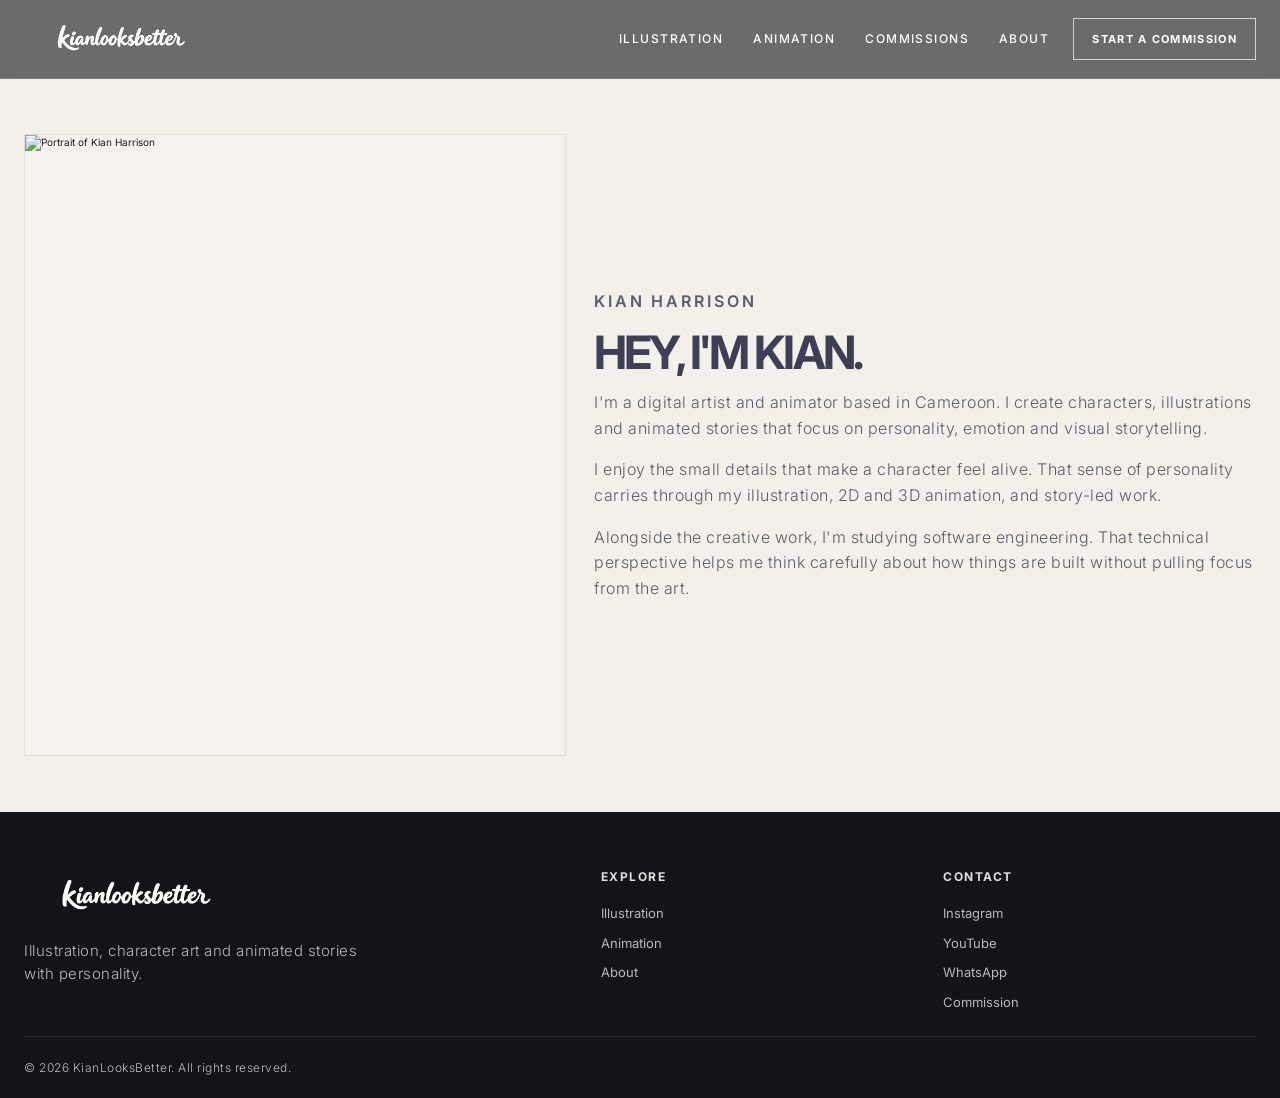
==== commit fee7909e: "v2_final" ====
--- a/about.html
+++ b/about.html
@@ -42,8 +42,8 @@
       <a href="index.html">Home</a>
       <a href="illustration.html">Illustration</a>
       <a href="animation.html">Animation</a>
+      <a href="commissions.html">Commissions</a>
       <a href="about.html">About</a>
-      <a href="commissions.html">Commissions</a>
     </nav>
   </div>
 
@@ -53,22 +53,14 @@
       <nav class="main-nav" aria-label="Main navigation">
         <a href="illustration.html">Illustration</a>
         <a href="animation.html">Animation</a>
+        <a href="commissions.html">Commissions</a>
         <a href="about.html">About</a>
-        <a href="commissions.html">Commissions</a>
       </nav>
       <a class="nav-button" href="commissions.html">START A COMMISSION</a>
     </div>
   </header>
 
   <main>
-    <section class="page-hero section-surface">
-      <div class="container page-intro">
-        <p class="eyebrow muted">About</p>
-        <h1>ABOUT</h1>
-        <p>Artist, animator and storyteller creating expressive visual work with emotion, clarity and personality.</p>
-      </div>
-    </section>
-
     <section class="container content-block about-layout">
       <div class="about-photo-wrap">
         <img src="img/profile.png" alt="Portrait of Kian Harrison">
@@ -76,8 +68,9 @@
       <div class="about-story">
         <p class="eyebrow muted">Kian Harrison</p>
         <h2>HEY, I'M KIAN.</h2>
-        <p>Kian Harrison, known online as KianLooksBetter, is a digital artist, animator and storyteller focused on character-driven visuals and meaningful motion. He blends expressive illustration with polished storytelling to make each piece feel intentional and memorable.</p>
-        <p>His work spans portraits, character design, short animation and story-led visual communication. The creative direction is shaped by empathy, clarity and personality, whether he is working on a commission, a personal project, or a short narrative piece.</p>
+        <p>I'm a digital artist and animator based in Cameroon. I create characters, illustrations and animated stories that focus on personality, emotion and visual storytelling.</p>
+        <p>I enjoy the small details that make a character feel alive. That sense of personality carries through my illustration, 2D and 3D animation, and story-led work.</p>
+        <p>Alongside the creative work, I'm studying software engineering. That technical perspective helps me think carefully about how things are built without pulling focus from the art.</p>
         <p>He approaches each project with careful planning, honest feedback and a strong eye for detail, making sure the final result reflects both the client’s intention and the artistic voice behind the work.</p>
       </div>
     </section>
--- a/css/style.css
+++ b/css/style.css
@@ -18,19 +18,19 @@
 /* Scroll reveal system */
 .reveal-ready {
   opacity: 0;
-  transform: translate3d(0, 34px, 0) rotate(-1.4deg) scale(0.985);
-  filter: blur(6px);
+  transform: translate3d(0, calc(var(--gallery-offset, 0px) + 16px), 0);
+  filter: blur(2px);
   transition:
-    opacity 780ms cubic-bezier(0.22, 1, 0.36, 1),
-    transform 780ms cubic-bezier(0.22, 1, 0.36, 1),
-    filter 780ms cubic-bezier(0.22, 1, 0.36, 1);
+    opacity 820ms cubic-bezier(0.22, 1, 0.36, 1),
+    transform 820ms cubic-bezier(0.22, 1, 0.36, 1),
+    filter 820ms cubic-bezier(0.22, 1, 0.36, 1);
   transition-delay: var(--reveal-delay, 0ms);
   will-change: opacity, transform, filter;
 }
 
 .reveal-ready.revealed {
   opacity: 1;
-  transform: translate3d(0, 0, 0) rotate(0deg) scale(1);
+  transform: translate3d(0, var(--gallery-offset, 0px), 0);
   filter: blur(0);
 }
 
@@ -3922,7 +3922,7 @@
 @media (prefers-reduced-motion: reduce) {
   .reveal-ready {
     opacity: 1;
-    transform: none;
+    transform: translate3d(0, var(--gallery-offset, 0px), 0);
     filter: none;
     transition: none;
   }
@@ -5589,3 +5589,467 @@
   overflow-x: hidden !important;
   overflow-y: visible !important;
 }
+
+/* Refinement pass: preserve the existing visual system while improving hierarchy and interaction. */
+body.studio-page:not(.inner-page) .site-header.is-scrolled,
+body.studio-page .site-header.is-scrolled {
+  background: rgba(24, 26, 29, 0.59);
+}
+
+.hero-shade {
+  background: linear-gradient(180deg, rgba(8, 9, 12, 0.58), rgba(8, 9, 12, 0.66));
+}
+
+.cinematic-hero-content h1 {
+  font-weight: 600;
+  line-height: 0.98;
+  letter-spacing: 0;
+}
+
+.hero-discipline-links {
+  display: flex;
+  flex-wrap: wrap;
+  justify-content: center;
+  gap: 22px;
+  margin-top: 26px;
+}
+
+.hero-discipline-links a {
+  padding-bottom: 5px;
+  border-bottom: 1px solid rgba(255, 255, 255, 0.75);
+  color: #fff;
+  font-size: 1.15rem;
+  font-weight: 700;
+  letter-spacing: 0.12em;
+}
+
+.hero-discipline-links a span {
+  display: inline-block;
+  margin-left: 6px;
+  transition: transform 180ms ease;
+}
+
+.hero-discipline-links a:hover span,
+.hero-discipline-links a:focus-visible span {
+  transform: translateX(4px);
+}
+
+.cinematic-hero-content .hero-actions {
+  margin-top: 20px;
+}
+
+.animation-block .category-media {
+  min-height: 520px;
+}
+
+.animation-feature {
+  aspect-ratio: 5 / 4;
+  background: #111317;
+}
+
+.animation-feature video {
+  min-height: 100%;
+}
+
+.price-amount {
+  font-size: clamp(3.4rem, 5vw, 5.4rem);
+  font-weight: 700;
+  letter-spacing: 0;
+}
+
+.price-level-1 { color: #627b68; }
+.price-level-2 { color: #547c5b; }
+.price-level-3 { color: #417a4b; }
+.price-level-4 { color: #2e7a3f; }
+
+.illustration-final-cta,
+.animation-project-cta {
+  min-width: min(100%, 330px);
+  padding-left: 36px;
+  padding-right: 36px;
+  border-radius: 6px;
+}
+
+.lightbox-close {
+  border-radius: 15px;
+}
+
+.lightbox-arrow {
+  border-radius: 50%;
+}
+
+.animation-gallery-item {
+  cursor: pointer;
+}
+
+.animation-gallery-item:focus-visible {
+  outline: 2px solid var(--ink);
+  outline-offset: 4px;
+}
+
+.animation-lightbox {
+  position: fixed;
+  inset: 0;
+  z-index: 650;
+  display: grid;
+  place-items: center;
+  padding: 76px 28px 28px;
+  background: rgba(8, 9, 11, 0.96);
+  opacity: 0;
+  visibility: hidden;
+  transition: opacity 180ms ease, visibility 180ms ease;
+}
+
+.animation-lightbox.open {
+  opacity: 1;
+  visibility: visible;
+}
+
+.animation-lightbox-stage {
+  width: min(1100px, 100%);
+}
+
+.animation-lightbox-stage video {
+  width: 100%;
+  max-height: calc(100svh - 130px);
+  background: #111317;
+  border-radius: 6px;
+}
+
+.animation-lightbox-close {
+  position: absolute;
+  top: 18px;
+  right: 22px;
+  display: inline-flex;
+  align-items: center;
+  gap: 12px;
+  min-height: 48px;
+  padding: 0 16px;
+  border: 1px solid rgba(255, 255, 255, 0.45);
+  border-radius: 15px;
+  background: transparent;
+  color: #fff;
+  font: inherit;
+  font-size: 1.1rem;
+  letter-spacing: 0.12em;
+  cursor: pointer;
+}
+
+.animation-lightbox-close span {
+  font-size: 2.2rem;
+  line-height: 1;
+}
+
+.commission-quick-contact {
+  display: grid;
+  gap: 12px;
+  margin-top: 24px;
+  padding-top: 22px;
+  border-top: 1px solid var(--line);
+}
+
+.commission-quick-contact p {
+  margin: 0;
+  color: var(--muted);
+  font-size: 1.4rem;
+}
+
+.commission-quick-contact div {
+  display: flex;
+  flex-wrap: wrap;
+  gap: 10px;
+}
+
+.commission-quick-contact .button {
+  min-width: 156px;
+  border-radius: 6px;
+}
+
+.field-hint {
+  color: var(--muted);
+  font-size: 1.15rem;
+  font-weight: 400;
+  line-height: 1.4;
+}
+
+.faq-list {
+  border-top: 1px solid var(--line);
+}
+
+.faq-item {
+  border-bottom: 1px solid var(--line);
+}
+
+.faq-item h3 {
+  margin: 0;
+}
+
+.faq-item button {
+  display: flex;
+  align-items: center;
+  justify-content: space-between;
+  width: 100%;
+  padding: 20px 0;
+  border: 0;
+  background: transparent;
+  color: var(--ink);
+  font: inherit;
+  font-size: 1.65rem;
+  font-weight: 700;
+  text-align: left;
+  cursor: pointer;
+}
+
+.faq-item button span {
+  margin-left: 22px;
+  color: var(--muted);
+  font-size: 2.4rem;
+  font-weight: 400;
+  line-height: 1;
+}
+
+.faq-answer {
+  display: grid;
+  grid-template-rows: 0fr;
+  transition: grid-template-rows 180ms ease;
+}
+
+.faq-answer p {
+  min-height: 0;
+  margin: 0;
+  overflow: hidden;
+  color: var(--muted);
+  font-size: 1.5rem;
+  line-height: 1.6;
+}
+
+.faq-item.open .faq-answer {
+  grid-template-rows: 1fr;
+}
+
+.faq-item.open .faq-answer p {
+  padding: 0 0 20px;
+}
+
+.faq-item.open button span {
+  transform: rotate(45deg);
+}
+
+.about-story p:last-child {
+  display: none;
+}
+
+/* Final polish: soften the hero and tighten the exhibition rhythm. */
+.hero-background-video {
+  filter: blur(1.5px);
+  transform: scale(1.015);
+}
+
+.hero-shade {
+  background: linear-gradient(180deg, rgba(8, 9, 12, 0.64), rgba(8, 9, 12, 0.72));
+}
+
+.cinematic-hero-content h1 {
+  font-family: 'Nunito Sans', 'Inter', sans-serif;
+  font-weight: 700;
+  letter-spacing: 0.005em;
+}
+
+.hero-discipline-links {
+  gap: 18px;
+  margin-top: 24px;
+}
+
+.hero-discipline-links a {
+  border-bottom-color: rgba(245, 243, 238, 0.5);
+  color: rgba(245, 243, 238, 0.76);
+  font-size: 1rem;
+  font-weight: 600;
+  letter-spacing: 0.1em;
+}
+
+.illustration-top-cta {
+  min-width: min(100%, 360px);
+  padding-left: 38px;
+  padding-right: 38px;
+  border-radius: 6px;
+}
+
+.illustration-gallery {
+  grid-template-columns: repeat(3, minmax(0, 1fr));
+  grid-auto-rows: clamp(260px, 27vw, 380px);
+  gap: clamp(18px, 2.2vw, 30px);
+}
+
+.illustration-gallery .gallery-art,
+.illustration-gallery .gallery-art-tall,
+.illustration-gallery .gallery-art-wide {
+  grid-column: span 1;
+  grid-row: span 1;
+}
+
+.illustration-gallery .gallery-art:nth-child(3n + 2) {
+  --gallery-offset: 22px;
+}
+
+.illustration-gallery .gallery-art:nth-child(3n) img {
+  object-position: 50% 35%;
+}
+
+.price-block .price-amount {
+  display: inline-block;
+  font-size: clamp(4rem, 5.4vw, 6rem);
+  font-weight: 800;
+  line-height: 0.9;
+}
+
+.price-block .price-level-1 { color: #66806b; }
+.price-block .price-level-2 { color: #4f7c58; }
+.price-block .price-level-3 { color: #39794a; }
+.price-block .price-level-4 { color: #247a3d; }
+
+.illustration-final-cta {
+  border-color: transparent !important;
+}
+
+.lightbox-arrow {
+  width: 52px;
+  height: 52px;
+  min-width: 52px;
+  min-height: 52px;
+  padding: 0;
+  border-radius: 50%;
+  flex: 0 0 52px;
+}
+
+.lightbox-close,
+.animation-lightbox-close {
+  min-height: 46px;
+  border-radius: 14px;
+  background: rgba(255, 255, 255, 0.06);
+}
+
+.lightbox-close:hover,
+.lightbox-close:focus-visible,
+.animation-lightbox-close:hover,
+.animation-lightbox-close:focus-visible {
+  background: #fff;
+  color: #111317;
+}
+
+@media (max-width: 980px) {
+  .illustration-gallery {
+    grid-template-columns: repeat(2, minmax(0, 1fr));
+    grid-auto-rows: clamp(260px, 42vw, 360px);
+  }
+
+  .illustration-gallery .gallery-art:nth-child(3n + 2) {
+    --gallery-offset: 0px;
+  }
+
+  .illustration-gallery .gallery-art:nth-child(even) {
+    --gallery-offset: 16px;
+  }
+}
+
+@media (max-width: 640px) {
+  .illustration-gallery {
+    grid-template-columns: 1fr;
+    grid-auto-rows: min(112vw, 440px);
+    gap: 16px;
+  }
+
+  .illustration-gallery .gallery-art:nth-child(even) {
+    --gallery-offset: 0px;
+  }
+
+  .lightbox-arrow {
+    width: 46px;
+    height: 46px;
+    min-width: 46px;
+    min-height: 46px;
+    flex-basis: 46px;
+  }
+}
+
+@media (max-width: 640px) {
+  .hero-discipline-links {
+    gap: 14px;
+    margin-top: 22px;
+  }
+
+  .hero-discipline-links a {
+    font-size: 1rem;
+  }
+
+  .animation-block .category-media {
+    min-height: 0;
+  }
+
+  .illustration-final-cta,
+  .animation-project-cta,
+  .commission-quick-contact .button {
+    width: 100%;
+  }
+
+  .animation-lightbox {
+    padding: 76px 12px 18px;
+  }
+
+.animation-lightbox-close {
+  top: 14px;
+  right: 14px;
+}
+}
+
+/* Deployment polish: retain a sharp hero visual and adjust mobile compositions. */
+.hero-background-video {
+  filter: blur(3px);
+  transform: none;
+}
+
+.hero-shade {
+  backdrop-filter: none;
+  -webkit-backdrop-filter: none;
+  background: linear-gradient(180deg, rgba(8, 9, 12, 0.68), rgba(8, 9, 12, 0.76));
+}
+
+@media (min-width: 641px) {
+  .price-block .price-amount {
+    font-size: clamp(3.6rem, 4.6vw, 5.2rem);
+  }
+}
+
+@media (max-width: 640px) {
+  body.studio-page:not(.inner-page) .work-grid {
+    grid-template-columns: repeat(2, minmax(0, 1fr));
+    grid-auto-rows: clamp(142px, 38vw, 200px);
+    gap: 12px;
+  }
+
+  body.studio-page:not(.inner-page) .work-item,
+  body.studio-page:not(.inner-page) .work-item.wide,
+  body.studio-page:not(.inner-page) .work-item:not(.tall):not(.wide) {
+    grid-column: auto;
+    grid-row: span 1;
+    height: auto;
+    min-height: 0;
+  }
+
+  body.studio-page:not(.inner-page) .work-item.tall {
+    grid-column: auto;
+    grid-row: span 2;
+    height: auto;
+    min-height: 0;
+  }
+
+  .illustration-gallery {
+    grid-template-columns: repeat(2, minmax(0, 1fr));
+    grid-auto-rows: clamp(164px, 47vw, 220px);
+    gap: 12px;
+  }
+
+  .illustration-gallery .gallery-art:nth-child(even) {
+    --gallery-offset: 12px;
+  }
+}
